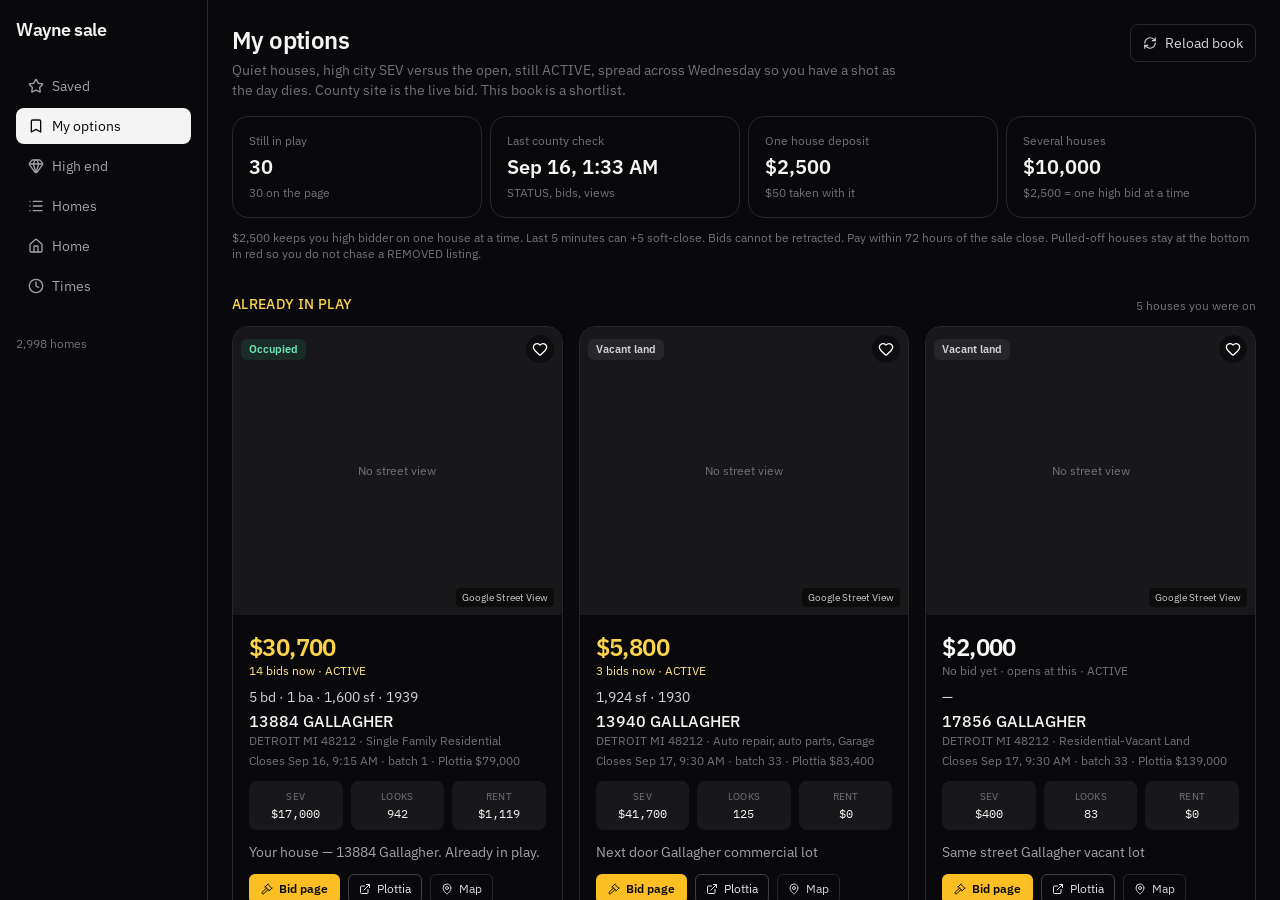
==== index.html @ d6b60abe "Label High end close chips with house counts." ====
<!doctype html>
<html lang="en">
  <head>
    <meta charset="UTF-8" />
    <meta name="viewport" content="width=device-width, initial-scale=1.0" />
    <meta name="robots" content="noindex,nofollow" />
    <title>Wayne tax sale desk</title>
    <link rel="preconnect" href="https://fonts.googleapis.com" />
    <link rel="preconnect" href="https://fonts.gstatic.com" crossorigin />
    <link href="https://fonts.googleapis.com/css2?family=IBM+Plex+Mono:wght@400;600&family=IBM+Plex+Sans:wght@400;500;600;700&display=swap" rel="stylesheet" />
    <script type="module" crossorigin src="./assets/index-CcYn-PpK.js"></script>
    <link rel="stylesheet" crossorigin href="./assets/index-D7thGefw.css">
  </head>
  <body class="bg-zinc-950 text-zinc-100">
    <div id="root"></div>
  </body>
</html>
---- assets/index-D7thGefw.css ----
*,:before,:after{--tw-border-spacing-x: 0;--tw-border-spacing-y: 0;--tw-translate-x: 0;--tw-translate-y: 0;--tw-rotate: 0;--tw-skew-x: 0;--tw-skew-y: 0;--tw-scale-x: 1;--tw-scale-y: 1;--tw-pan-x: ;--tw-pan-y: ;--tw-pinch-zoom: ;--tw-scroll-snap-strictness: proximity;--tw-gradient-from-position: ;--tw-gradient-via-position: ;--tw-gradient-to-position: ;--tw-ordinal: ;--tw-slashed-zero: ;--tw-numeric-figure: ;--tw-numeric-spacing: ;--tw-numeric-fraction: ;--tw-ring-inset: ;--tw-ring-offset-width: 0px;--tw-ring-offset-color: #fff;--tw-ring-color: rgb(59 130 246 / .5);--tw-ring-offset-shadow: 0 0 #0000;--tw-ring-shadow: 0 0 #0000;--tw-shadow: 0 0 #0000;--tw-shadow-colored: 0 0 #0000;--tw-blur: ;--tw-brightness: ;--tw-contrast: ;--tw-grayscale: ;--tw-hue-rotate: ;--tw-invert: ;--tw-saturate: ;--tw-sepia: ;--tw-drop-shadow: ;--tw-backdrop-blur: ;--tw-backdrop-brightness: ;--tw-backdrop-contrast: ;--tw-backdrop-grayscale: ;--tw-backdrop-hue-rotate: ;--tw-backdrop-invert: ;--tw-backdrop-opacity: ;--tw-backdrop-saturate: ;--tw-backdrop-sepia: ;--tw-contain-size: ;--tw-contain-layout: ;--tw-contain-paint: ;--tw-contain-style: }::backdrop{--tw-border-spacing-x: 0;--tw-border-spacing-y: 0;--tw-translate-x: 0;--tw-translate-y: 0;--tw-rotate: 0;--tw-skew-x: 0;--tw-skew-y: 0;--tw-scale-x: 1;--tw-scale-y: 1;--tw-pan-x: ;--tw-pan-y: ;--tw-pinch-zoom: ;--tw-scroll-snap-strictness: proximity;--tw-gradient-from-position: ;--tw-gradient-via-position: ;--tw-gradient-to-position: ;--tw-ordinal: ;--tw-slashed-zero: ;--tw-numeric-figure: ;--tw-numeric-spacing: ;--tw-numeric-fraction: ;--tw-ring-inset: ;--tw-ring-offset-width: 0px;--tw-ring-offset-color: #fff;--tw-ring-color: rgb(59 130 246 / .5);--tw-ring-offset-shadow: 0 0 #0000;--tw-ring-shadow: 0 0 #0000;--tw-shadow: 0 0 #0000;--tw-shadow-colored: 0 0 #0000;--tw-blur: ;--tw-brightness: ;--tw-contrast: ;--tw-grayscale: ;--tw-hue-rotate: ;--tw-invert: ;--tw-saturate: ;--tw-sepia: ;--tw-drop-shadow: ;--tw-backdrop-blur: ;--tw-backdrop-brightness: ;--tw-backdrop-contrast: ;--tw-backdrop-grayscale: ;--tw-backdrop-hue-rotate: ;--tw-backdrop-invert: ;--tw-backdrop-opacity: ;--tw-backdrop-saturate: ;--tw-backdrop-sepia: ;--tw-contain-size: ;--tw-contain-layout: ;--tw-contain-paint: ;--tw-contain-style: }*,:before,:after{box-sizing:border-box;border-width:0;border-style:solid;border-color:#e5e7eb}:before,:after{--tw-content: ""}html,:host{line-height:1.5;-webkit-text-size-adjust:100%;-moz-tab-size:4;-o-tab-size:4;tab-size:4;font-family:IBM Plex Sans,Segoe UI,sans-serif;font-feature-settings:normal;font-variation-settings:normal;-webkit-tap-highlight-color:transparent}body{margin:0;line-height:inherit}hr{height:0;color:inherit;border-top-width:1px}abbr:where([title]){-webkit-text-decoration:underline dotted;text-decoration:underline dotted}h1,h2,h3,h4,h5,h6{font-size:inherit;font-weight:inherit}a{color:inherit;text-decoration:inherit}b,strong{font-weight:bolder}code,kbd,samp,pre{font-family:IBM Plex Mono,ui-monospace,monospace;font-feature-settings:normal;font-variation-settings:normal;font-size:1em}small{font-size:80%}sub,sup{font-size:75%;line-height:0;position:relative;vertical-align:baseline}sub{bottom:-.25em}sup{top:-.5em}table{text-indent:0;border-color:inherit;border-collapse:collapse}button,input,optgroup,select,textarea{font-family:inherit;font-feature-settings:inherit;font-variation-settings:inherit;font-size:100%;font-weight:inherit;line-height:inherit;letter-spacing:inherit;color:inherit;margin:0;padding:0}button,select{text-transform:none}button,input:where([type=button]),input:where([type=reset]),input:where([type=submit]){-webkit-appearance:button;background-color:transparent;background-image:none}:-moz-focusring{outline:auto}:-moz-ui-invalid{box-shadow:none}progress{vertical-align:baseline}::-webkit-inner-spin-button,::-webkit-outer-spin-button{height:auto}[type=search]{-webkit-appearance:textfield;outline-offset:-2px}::-webkit-search-decoration{-webkit-appearance:none}::-webkit-file-upload-button{-webkit-appearance:button;font:inherit}summary{display:list-item}blockquote,dl,dd,h1,h2,h3,h4,h5,h6,hr,figure,p,pre{margin:0}fieldset{margin:0;padding:0}legend{padding:0}ol,ul,menu{list-style:none;margin:0;padding:0}dialog{padding:0}textarea{resize:vertical}input::-moz-placeholder,textarea::-moz-placeholder{opacity:1;color:#9ca3af}input::placeholder,textarea::placeholder{opacity:1;color:#9ca3af}button,[role=button]{cursor:pointer}:disabled{cursor:default}img,svg,video,canvas,audio,iframe,embed,object{display:block;vertical-align:middle}img,video{max-width:100%;height:auto}[hidden]:where(:not([hidden=until-found])){display:none}.visible{visibility:visible}.absolute{position:absolute}.relative{position:relative}.sticky{position:sticky}.bottom-2{bottom:.5rem}.left-2{left:.5rem}.right-2{right:.5rem}.top-0{top:0}.top-2{top:.5rem}.z-10{z-index:10}.-mx-4{margin-left:-1rem;margin-right:-1rem}.-mx-5{margin-left:-1.25rem;margin-right:-1.25rem}.mb-1{margin-bottom:.25rem}.mb-2{margin-bottom:.5rem}.mb-3{margin-bottom:.75rem}.mb-4{margin-bottom:1rem}.mb-6{margin-bottom:1.5rem}.ml-2{margin-left:.5rem}.ml-3{margin-left:.75rem}.mt-0\.5{margin-top:.125rem}.mt-1{margin-top:.25rem}.mt-10{margin-top:2.5rem}.mt-2{margin-top:.5rem}.mt-3{margin-top:.75rem}.mt-4{margin-top:1rem}.mt-5{margin-top:1.25rem}.mt-6{margin-top:1.5rem}.mt-8{margin-top:2rem}.block{display:block}.flex{display:flex}.inline-flex{display:inline-flex}.table{display:table}.grid{display:grid}.hidden{display:none}.aspect-\[16\/9\]{aspect-ratio:16/9}.h-2{height:.5rem}.h-64{height:16rem}.h-full{height:100%}.min-h-0{min-height:0px}.min-h-\[11rem\]{min-height:11rem}.w-10{width:2.5rem}.w-14{width:3.5rem}.w-32{width:8rem}.w-52{width:13rem}.w-\[400px\]{width:400px}.w-\[420px\]{width:420px}.w-full{width:100%}.min-w-0{min-width:0px}.max-w-2xl{max-width:42rem}.max-w-xl{max-width:36rem}.flex-1{flex:1 1 0%}.shrink-0{flex-shrink:0}@keyframes spin{to{transform:rotate(360deg)}}.animate-spin{animation:spin 1s linear infinite}.cursor-pointer{cursor:pointer}.resize-none{resize:none}.scroll-mt-16{scroll-margin-top:4rem}.grid-cols-2{grid-template-columns:repeat(2,minmax(0,1fr))}.grid-cols-3{grid-template-columns:repeat(3,minmax(0,1fr))}.grid-cols-\[100px_1fr\]{grid-template-columns:100px 1fr}.flex-col{flex-direction:column}.flex-wrap{flex-wrap:wrap}.items-start{align-items:flex-start}.items-end{align-items:flex-end}.items-center{align-items:center}.justify-center{justify-content:center}.justify-between{justify-content:space-between}.gap-1{gap:.25rem}.gap-1\.5{gap:.375rem}.gap-2{gap:.5rem}.gap-3{gap:.75rem}.gap-4{gap:1rem}.space-y-1>:not([hidden])~:not([hidden]){--tw-space-y-reverse: 0;margin-top:calc(.25rem * calc(1 - var(--tw-space-y-reverse)));margin-bottom:calc(.25rem * var(--tw-space-y-reverse))}.space-y-2>:not([hidden])~:not([hidden]){--tw-space-y-reverse: 0;margin-top:calc(.5rem * calc(1 - var(--tw-space-y-reverse)));margin-bottom:calc(.5rem * var(--tw-space-y-reverse))}.divide-y>:not([hidden])~:not([hidden]){--tw-divide-y-reverse: 0;border-top-width:calc(1px * calc(1 - var(--tw-divide-y-reverse)));border-bottom-width:calc(1px * var(--tw-divide-y-reverse))}.divide-zinc-800>:not([hidden])~:not([hidden]){--tw-divide-opacity: 1;border-color:rgb(39 39 42 / var(--tw-divide-opacity, 1))}.overflow-auto{overflow:auto}.overflow-hidden{overflow:hidden}.overflow-x-auto{overflow-x:auto}.truncate{overflow:hidden;text-overflow:ellipsis;white-space:nowrap}.whitespace-nowrap{white-space:nowrap}.rounded{border-radius:.25rem}.rounded-2xl{border-radius:1rem}.rounded-full{border-radius:9999px}.rounded-lg{border-radius:.5rem}.rounded-md{border-radius:.375rem}.rounded-xl{border-radius:.75rem}.border{border-width:1px}.border-y{border-top-width:1px;border-bottom-width:1px}.border-b{border-bottom-width:1px}.border-l{border-left-width:1px}.border-r{border-right-width:1px}.border-t{border-top-width:1px}.border-amber-400{--tw-border-opacity: 1;border-color:rgb(251 191 36 / var(--tw-border-opacity, 1))}.border-amber-400\/40{border-color:#fbbf2466}.border-rose-500\/40{border-color:#f43f5e66}.border-zinc-100{--tw-border-opacity: 1;border-color:rgb(244 244 245 / var(--tw-border-opacity, 1))}.border-zinc-700{--tw-border-opacity: 1;border-color:rgb(63 63 70 / var(--tw-border-opacity, 1))}.border-zinc-800{--tw-border-opacity: 1;border-color:rgb(39 39 42 / var(--tw-border-opacity, 1))}.border-zinc-900{--tw-border-opacity: 1;border-color:rgb(24 24 27 / var(--tw-border-opacity, 1))}.bg-amber-300\/10{background-color:#fcd34d1a}.bg-amber-400{--tw-bg-opacity: 1;background-color:rgb(251 191 36 / var(--tw-bg-opacity, 1))}.bg-amber-400\/10{background-color:#fbbf241a}.bg-black\/45{background-color:#00000073}.bg-black\/50{background-color:#00000080}.bg-emerald-400{--tw-bg-opacity: 1;background-color:rgb(52 211 153 / var(--tw-bg-opacity, 1))}.bg-emerald-400\/10{background-color:#34d3991a}.bg-rose-300\/10{background-color:#fda4af1a}.bg-rose-400\/10{background-color:#fb71851a}.bg-transparent{background-color:transparent}.bg-white{--tw-bg-opacity: 1;background-color:rgb(255 255 255 / var(--tw-bg-opacity, 1))}.bg-zinc-100{--tw-bg-opacity: 1;background-color:rgb(244 244 245 / var(--tw-bg-opacity, 1))}.bg-zinc-800{--tw-bg-opacity: 1;background-color:rgb(39 39 42 / var(--tw-bg-opacity, 1))}.bg-zinc-900{--tw-bg-opacity: 1;background-color:rgb(24 24 27 / var(--tw-bg-opacity, 1))}.bg-zinc-900\/60{background-color:#18181b99}.bg-zinc-950{--tw-bg-opacity: 1;background-color:rgb(9 9 11 / var(--tw-bg-opacity, 1))}.bg-zinc-950\/70{background-color:#09090bb3}.bg-zinc-950\/95{background-color:#09090bf2}.object-cover{-o-object-fit:cover;object-fit:cover}.p-1\.5{padding:.375rem}.p-2{padding:.5rem}.p-3{padding:.75rem}.p-4{padding:1rem}.p-5{padding:1.25rem}.p-6{padding:1.5rem}.px-1\.5{padding-left:.375rem;padding-right:.375rem}.px-2{padding-left:.5rem;padding-right:.5rem}.px-2\.5{padding-left:.625rem;padding-right:.625rem}.px-3{padding-left:.75rem;padding-right:.75rem}.px-4{padding-left:1rem;padding-right:1rem}.py-0\.5{padding-top:.125rem;padding-bottom:.125rem}.py-1{padding-top:.25rem;padding-bottom:.25rem}.py-1\.5{padding-top:.375rem;padding-bottom:.375rem}.py-2{padding-top:.5rem;padding-bottom:.5rem}.py-2\.5{padding-top:.625rem;padding-bottom:.625rem}.py-3{padding-top:.75rem;padding-bottom:.75rem}.pb-1{padding-bottom:.25rem}.text-left{text-align:left}.text-center{text-align:center}.text-right{text-align:right}.font-mono{font-family:IBM Plex Mono,ui-monospace,monospace}.text-2xl{font-size:1.5rem;line-height:2rem}.text-\[10px\]{font-size:10px}.text-\[11px\]{font-size:11px}.text-base{font-size:1rem;line-height:1.5rem}.text-lg{font-size:1.125rem;line-height:1.75rem}.text-sm{font-size:.875rem;line-height:1.25rem}.text-xl{font-size:1.25rem;line-height:1.75rem}.text-xs{font-size:.75rem;line-height:1rem}.font-medium{font-weight:500}.font-normal{font-weight:400}.font-semibold{font-weight:600}.uppercase{text-transform:uppercase}.tracking-tight{letter-spacing:-.025em}.tracking-wide{letter-spacing:.025em}.text-amber-200{--tw-text-opacity: 1;color:rgb(253 230 138 / var(--tw-text-opacity, 1))}.text-amber-300{--tw-text-opacity: 1;color:rgb(252 211 77 / var(--tw-text-opacity, 1))}.text-emerald-300{--tw-text-opacity: 1;color:rgb(110 231 183 / var(--tw-text-opacity, 1))}.text-emerald-400{--tw-text-opacity: 1;color:rgb(52 211 153 / var(--tw-text-opacity, 1))}.text-rose-300{--tw-text-opacity: 1;color:rgb(253 164 175 / var(--tw-text-opacity, 1))}.text-rose-500{--tw-text-opacity: 1;color:rgb(244 63 94 / var(--tw-text-opacity, 1))}.text-white{--tw-text-opacity: 1;color:rgb(255 255 255 / var(--tw-text-opacity, 1))}.text-white\/80{color:#fffc}.text-zinc-100{--tw-text-opacity: 1;color:rgb(244 244 245 / var(--tw-text-opacity, 1))}.text-zinc-200{--tw-text-opacity: 1;color:rgb(228 228 231 / var(--tw-text-opacity, 1))}.text-zinc-300{--tw-text-opacity: 1;color:rgb(212 212 216 / var(--tw-text-opacity, 1))}.text-zinc-400{--tw-text-opacity: 1;color:rgb(161 161 170 / var(--tw-text-opacity, 1))}.text-zinc-50{--tw-text-opacity: 1;color:rgb(250 250 250 / var(--tw-text-opacity, 1))}.text-zinc-500{--tw-text-opacity: 1;color:rgb(113 113 122 / var(--tw-text-opacity, 1))}.text-zinc-950{--tw-text-opacity: 1;color:rgb(9 9 11 / var(--tw-text-opacity, 1))}.shadow-sm{--tw-shadow: 0 1px 2px 0 rgb(0 0 0 / .05);--tw-shadow-colored: 0 1px 2px 0 var(--tw-shadow-color);box-shadow:var(--tw-ring-offset-shadow, 0 0 #0000),var(--tw-ring-shadow, 0 0 #0000),var(--tw-shadow)}.outline-none{outline:2px solid transparent;outline-offset:2px}.filter{filter:var(--tw-blur) var(--tw-brightness) var(--tw-contrast) var(--tw-grayscale) var(--tw-hue-rotate) var(--tw-invert) var(--tw-saturate) var(--tw-sepia) var(--tw-drop-shadow)}html,body,#root{height:100%}body{margin:0}::-webkit-scrollbar{width:10px;height:10px}::-webkit-scrollbar-thumb{background:#3f3f46;border-radius:99px}.hover\:border-zinc-500:hover{--tw-border-opacity: 1;border-color:rgb(113 113 122 / var(--tw-border-opacity, 1))}.hover\:border-zinc-600:hover{--tw-border-opacity: 1;border-color:rgb(82 82 91 / var(--tw-border-opacity, 1))}.hover\:bg-black\/70:hover{background-color:#000000b3}.hover\:bg-zinc-800:hover{--tw-bg-opacity: 1;background-color:rgb(39 39 42 / var(--tw-bg-opacity, 1))}.hover\:bg-zinc-900:hover{--tw-bg-opacity: 1;background-color:rgb(24 24 27 / var(--tw-bg-opacity, 1))}.hover\:bg-zinc-900\/70:hover{background-color:#18181bb3}.hover\:text-amber-200:hover{--tw-text-opacity: 1;color:rgb(253 230 138 / var(--tw-text-opacity, 1))}.hover\:text-zinc-100:hover{--tw-text-opacity: 1;color:rgb(244 244 245 / var(--tw-text-opacity, 1))}.hover\:text-zinc-300:hover{--tw-text-opacity: 1;color:rgb(212 212 216 / var(--tw-text-opacity, 1))}@media(min-width:640px){.sm\:h-72{height:18rem}.sm\:grid-cols-2{grid-template-columns:repeat(2,minmax(0,1fr))}.sm\:grid-cols-4{grid-template-columns:repeat(4,minmax(0,1fr))}}@media(min-width:768px){.md\:-mx-6{margin-left:-1.5rem;margin-right:-1.5rem}.md\:block{display:block}.md\:hidden{display:none}.md\:flex-row{flex-direction:row}.md\:p-6{padding:1.5rem}.md\:px-6{padding-left:1.5rem;padding-right:1.5rem}}@media(min-width:1024px){.lg\:grid-cols-2{grid-template-columns:repeat(2,minmax(0,1fr))}.lg\:grid-cols-4{grid-template-columns:repeat(4,minmax(0,1fr))}.lg\:grid-cols-6{grid-template-columns:repeat(6,minmax(0,1fr))}}@media(min-width:1280px){.xl\:block{display:block}.xl\:grid-cols-3{grid-template-columns:repeat(3,minmax(0,1fr))}}
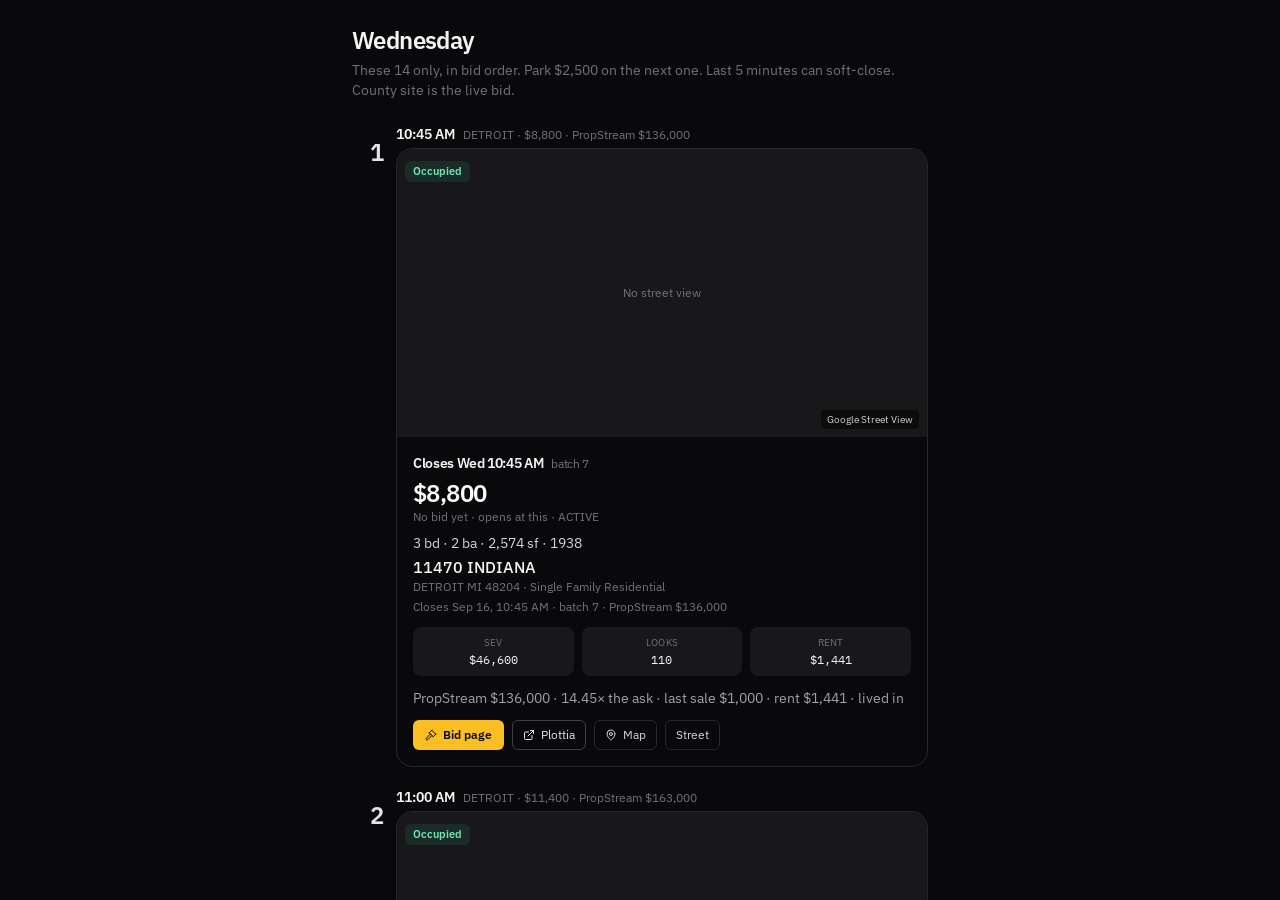
==== commit d27789dc: "Show only the Wednesday bid-order list on its own page." ====
--- a/index.html
+++ b/index.html
@@ -8,8 +8,8 @@
     <link rel="preconnect" href="https://fonts.googleapis.com" />
     <link rel="preconnect" href="https://fonts.gstatic.com" crossorigin />
     <link href="https://fonts.googleapis.com/css2?family=IBM+Plex+Mono:wght@400;600&family=IBM+Plex+Sans:wght@400;500;600;700&display=swap" rel="stylesheet" />
-    <script type="module" crossorigin src="./assets/index-CcYn-PpK.js"></script>
-    <link rel="stylesheet" crossorigin href="./assets/index-D7thGefw.css">
+    <script type="module" crossorigin src="./assets/index-DjU-wBy2.js"></script>
+    <link rel="stylesheet" crossorigin href="./assets/index-ZkYrGAar.css">
   </head>
   <body class="bg-zinc-950 text-zinc-100">
     <div id="root"></div>
--- a/assets/index-ZkYrGAar.css
+++ b/assets/index-ZkYrGAar.css
@@ -0,0 +1 @@
+*,:before,:after{--tw-border-spacing-x: 0;--tw-border-spacing-y: 0;--tw-translate-x: 0;--tw-translate-y: 0;--tw-rotate: 0;--tw-skew-x: 0;--tw-skew-y: 0;--tw-scale-x: 1;--tw-scale-y: 1;--tw-pan-x: ;--tw-pan-y: ;--tw-pinch-zoom: ;--tw-scroll-snap-strictness: proximity;--tw-gradient-from-position: ;--tw-gradient-via-position: ;--tw-gradient-to-position: ;--tw-ordinal: ;--tw-slashed-zero: ;--tw-numeric-figure: ;--tw-numeric-spacing: ;--tw-numeric-fraction: ;--tw-ring-inset: ;--tw-ring-offset-width: 0px;--tw-ring-offset-color: #fff;--tw-ring-color: rgb(59 130 246 / .5);--tw-ring-offset-shadow: 0 0 #0000;--tw-ring-shadow: 0 0 #0000;--tw-shadow: 0 0 #0000;--tw-shadow-colored: 0 0 #0000;--tw-blur: ;--tw-brightness: ;--tw-contrast: ;--tw-grayscale: ;--tw-hue-rotate: ;--tw-invert: ;--tw-saturate: ;--tw-sepia: ;--tw-drop-shadow: ;--tw-backdrop-blur: ;--tw-backdrop-brightness: ;--tw-backdrop-contrast: ;--tw-backdrop-grayscale: ;--tw-backdrop-hue-rotate: ;--tw-backdrop-invert: ;--tw-backdrop-opacity: ;--tw-backdrop-saturate: ;--tw-backdrop-sepia: ;--tw-contain-size: ;--tw-contain-layout: ;--tw-contain-paint: ;--tw-contain-style: }::backdrop{--tw-border-spacing-x: 0;--tw-border-spacing-y: 0;--tw-translate-x: 0;--tw-translate-y: 0;--tw-rotate: 0;--tw-skew-x: 0;--tw-skew-y: 0;--tw-scale-x: 1;--tw-scale-y: 1;--tw-pan-x: ;--tw-pan-y: ;--tw-pinch-zoom: ;--tw-scroll-snap-strictness: proximity;--tw-gradient-from-position: ;--tw-gradient-via-position: ;--tw-gradient-to-position: ;--tw-ordinal: ;--tw-slashed-zero: ;--tw-numeric-figure: ;--tw-numeric-spacing: ;--tw-numeric-fraction: ;--tw-ring-inset: ;--tw-ring-offset-width: 0px;--tw-ring-offset-color: #fff;--tw-ring-color: rgb(59 130 246 / .5);--tw-ring-offset-shadow: 0 0 #0000;--tw-ring-shadow: 0 0 #0000;--tw-shadow: 0 0 #0000;--tw-shadow-colored: 0 0 #0000;--tw-blur: ;--tw-brightness: ;--tw-contrast: ;--tw-grayscale: ;--tw-hue-rotate: ;--tw-invert: ;--tw-saturate: ;--tw-sepia: ;--tw-drop-shadow: ;--tw-backdrop-blur: ;--tw-backdrop-brightness: ;--tw-backdrop-contrast: ;--tw-backdrop-grayscale: ;--tw-backdrop-hue-rotate: ;--tw-backdrop-invert: ;--tw-backdrop-opacity: ;--tw-backdrop-saturate: ;--tw-backdrop-sepia: ;--tw-contain-size: ;--tw-contain-layout: ;--tw-contain-paint: ;--tw-contain-style: }*,:before,:after{box-sizing:border-box;border-width:0;border-style:solid;border-color:#e5e7eb}:before,:after{--tw-content: ""}html,:host{line-height:1.5;-webkit-text-size-adjust:100%;-moz-tab-size:4;-o-tab-size:4;tab-size:4;font-family:IBM Plex Sans,Segoe UI,sans-serif;font-feature-settings:normal;font-variation-settings:normal;-webkit-tap-highlight-color:transparent}body{margin:0;line-height:inherit}hr{height:0;color:inherit;border-top-width:1px}abbr:where([title]){-webkit-text-decoration:underline dotted;text-decoration:underline dotted}h1,h2,h3,h4,h5,h6{font-size:inherit;font-weight:inherit}a{color:inherit;text-decoration:inherit}b,strong{font-weight:bolder}code,kbd,samp,pre{font-family:IBM Plex Mono,ui-monospace,monospace;font-feature-settings:normal;font-variation-settings:normal;font-size:1em}small{font-size:80%}sub,sup{font-size:75%;line-height:0;position:relative;vertical-align:baseline}sub{bottom:-.25em}sup{top:-.5em}table{text-indent:0;border-color:inherit;border-collapse:collapse}button,input,optgroup,select,textarea{font-family:inherit;font-feature-settings:inherit;font-variation-settings:inherit;font-size:100%;font-weight:inherit;line-height:inherit;letter-spacing:inherit;color:inherit;margin:0;padding:0}button,select{text-transform:none}button,input:where([type=button]),input:where([type=reset]),input:where([type=submit]){-webkit-appearance:button;background-color:transparent;background-image:none}:-moz-focusring{outline:auto}:-moz-ui-invalid{box-shadow:none}progress{vertical-align:baseline}::-webkit-inner-spin-button,::-webkit-outer-spin-button{height:auto}[type=search]{-webkit-appearance:textfield;outline-offset:-2px}::-webkit-search-decoration{-webkit-appearance:none}::-webkit-file-upload-button{-webkit-appearance:button;font:inherit}summary{display:list-item}blockquote,dl,dd,h1,h2,h3,h4,h5,h6,hr,figure,p,pre{margin:0}fieldset{margin:0;padding:0}legend{padding:0}ol,ul,menu{list-style:none;margin:0;padding:0}dialog{padding:0}textarea{resize:vertical}input::-moz-placeholder,textarea::-moz-placeholder{opacity:1;color:#9ca3af}input::placeholder,textarea::placeholder{opacity:1;color:#9ca3af}button,[role=button]{cursor:pointer}:disabled{cursor:default}img,svg,video,canvas,audio,iframe,embed,object{display:block;vertical-align:middle}img,video{max-width:100%;height:auto}[hidden]:where(:not([hidden=until-found])){display:none}.visible{visibility:visible}.absolute{position:absolute}.relative{position:relative}.sticky{position:sticky}.bottom-2{bottom:.5rem}.left-2{left:.5rem}.right-2{right:.5rem}.top-0{top:0}.top-2{top:.5rem}.z-10{z-index:10}.-mx-4{margin-left:-1rem;margin-right:-1rem}.-mx-5{margin-left:-1.25rem;margin-right:-1.25rem}.mx-auto{margin-left:auto;margin-right:auto}.mb-1{margin-bottom:.25rem}.mb-2{margin-bottom:.5rem}.mb-3{margin-bottom:.75rem}.mb-4{margin-bottom:1rem}.ml-2{margin-left:.5rem}.ml-3{margin-left:.75rem}.mt-0\.5{margin-top:.125rem}.mt-1{margin-top:.25rem}.mt-10{margin-top:2.5rem}.mt-2{margin-top:.5rem}.mt-3{margin-top:.75rem}.mt-4{margin-top:1rem}.mt-5{margin-top:1.25rem}.mt-6{margin-top:1.5rem}.mt-8{margin-top:2rem}.block{display:block}.flex{display:flex}.inline-flex{display:inline-flex}.table{display:table}.grid{display:grid}.hidden{display:none}.aspect-\[16\/9\]{aspect-ratio:16/9}.h-2{height:.5rem}.h-64{height:16rem}.h-full{height:100%}.min-h-0{min-height:0px}.min-h-\[11rem\]{min-height:11rem}.w-10{width:2.5rem}.w-14{width:3.5rem}.w-32{width:8rem}.w-8{width:2rem}.w-\[400px\]{width:400px}.w-\[420px\]{width:420px}.w-full{width:100%}.min-w-0{min-width:0px}.max-w-2xl{max-width:42rem}.max-w-xl{max-width:36rem}.flex-1{flex:1 1 0%}.shrink-0{flex-shrink:0}@keyframes spin{to{transform:rotate(360deg)}}.animate-spin{animation:spin 1s linear infinite}.cursor-pointer{cursor:pointer}.resize-none{resize:none}.scroll-mt-16{scroll-margin-top:4rem}.grid-cols-2{grid-template-columns:repeat(2,minmax(0,1fr))}.grid-cols-3{grid-template-columns:repeat(3,minmax(0,1fr))}.grid-cols-\[100px_1fr\]{grid-template-columns:100px 1fr}.flex-col{flex-direction:column}.flex-wrap{flex-wrap:wrap}.items-start{align-items:flex-start}.items-end{align-items:flex-end}.items-center{align-items:center}.justify-center{justify-content:center}.justify-between{justify-content:space-between}.gap-1{gap:.25rem}.gap-1\.5{gap:.375rem}.gap-2{gap:.5rem}.gap-3{gap:.75rem}.gap-4{gap:1rem}.space-y-2>:not([hidden])~:not([hidden]){--tw-space-y-reverse: 0;margin-top:calc(.5rem * calc(1 - var(--tw-space-y-reverse)));margin-bottom:calc(.5rem * var(--tw-space-y-reverse))}.space-y-5>:not([hidden])~:not([hidden]){--tw-space-y-reverse: 0;margin-top:calc(1.25rem * calc(1 - var(--tw-space-y-reverse)));margin-bottom:calc(1.25rem * var(--tw-space-y-reverse))}.divide-y>:not([hidden])~:not([hidden]){--tw-divide-y-reverse: 0;border-top-width:calc(1px * calc(1 - var(--tw-divide-y-reverse)));border-bottom-width:calc(1px * var(--tw-divide-y-reverse))}.divide-zinc-800>:not([hidden])~:not([hidden]){--tw-divide-opacity: 1;border-color:rgb(39 39 42 / var(--tw-divide-opacity, 1))}.overflow-auto{overflow:auto}.overflow-hidden{overflow:hidden}.overflow-x-auto{overflow-x:auto}.truncate{overflow:hidden;text-overflow:ellipsis;white-space:nowrap}.whitespace-nowrap{white-space:nowrap}.rounded{border-radius:.25rem}.rounded-2xl{border-radius:1rem}.rounded-full{border-radius:9999px}.rounded-lg{border-radius:.5rem}.rounded-md{border-radius:.375rem}.rounded-xl{border-radius:.75rem}.border{border-width:1px}.border-y{border-top-width:1px;border-bottom-width:1px}.border-b{border-bottom-width:1px}.border-l{border-left-width:1px}.border-t{border-top-width:1px}.border-amber-400{--tw-border-opacity: 1;border-color:rgb(251 191 36 / var(--tw-border-opacity, 1))}.border-amber-400\/40{border-color:#fbbf2466}.border-rose-500\/40{border-color:#f43f5e66}.border-zinc-100{--tw-border-opacity: 1;border-color:rgb(244 244 245 / var(--tw-border-opacity, 1))}.border-zinc-700{--tw-border-opacity: 1;border-color:rgb(63 63 70 / var(--tw-border-opacity, 1))}.border-zinc-800{--tw-border-opacity: 1;border-color:rgb(39 39 42 / var(--tw-border-opacity, 1))}.border-zinc-900{--tw-border-opacity: 1;border-color:rgb(24 24 27 / var(--tw-border-opacity, 1))}.bg-amber-300\/10{background-color:#fcd34d1a}.bg-amber-400{--tw-bg-opacity: 1;background-color:rgb(251 191 36 / var(--tw-bg-opacity, 1))}.bg-amber-400\/10{background-color:#fbbf241a}.bg-black\/45{background-color:#00000073}.bg-black\/50{background-color:#00000080}.bg-emerald-400{--tw-bg-opacity: 1;background-color:rgb(52 211 153 / var(--tw-bg-opacity, 1))}.bg-emerald-400\/10{background-color:#34d3991a}.bg-rose-300\/10{background-color:#fda4af1a}.bg-rose-400\/10{background-color:#fb71851a}.bg-transparent{background-color:transparent}.bg-white{--tw-bg-opacity: 1;background-color:rgb(255 255 255 / var(--tw-bg-opacity, 1))}.bg-zinc-100{--tw-bg-opacity: 1;background-color:rgb(244 244 245 / var(--tw-bg-opacity, 1))}.bg-zinc-800{--tw-bg-opacity: 1;background-color:rgb(39 39 42 / var(--tw-bg-opacity, 1))}.bg-zinc-900{--tw-bg-opacity: 1;background-color:rgb(24 24 27 / var(--tw-bg-opacity, 1))}.bg-zinc-900\/60{background-color:#18181b99}.bg-zinc-950{--tw-bg-opacity: 1;background-color:rgb(9 9 11 / var(--tw-bg-opacity, 1))}.bg-zinc-950\/70{background-color:#09090bb3}.bg-zinc-950\/95{background-color:#09090bf2}.object-cover{-o-object-fit:cover;object-fit:cover}.p-1\.5{padding:.375rem}.p-3{padding:.75rem}.p-4{padding:1rem}.p-5{padding:1.25rem}.p-6{padding:1.5rem}.px-1\.5{padding-left:.375rem;padding-right:.375rem}.px-2{padding-left:.5rem;padding-right:.5rem}.px-2\.5{padding-left:.625rem;padding-right:.625rem}.px-3{padding-left:.75rem;padding-right:.75rem}.px-4{padding-left:1rem;padding-right:1rem}.py-0\.5{padding-top:.125rem;padding-bottom:.125rem}.py-1{padding-top:.25rem;padding-bottom:.25rem}.py-1\.5{padding-top:.375rem;padding-bottom:.375rem}.py-2{padding-top:.5rem;padding-bottom:.5rem}.py-2\.5{padding-top:.625rem;padding-bottom:.625rem}.py-3{padding-top:.75rem;padding-bottom:.75rem}.pb-1{padding-bottom:.25rem}.pt-3{padding-top:.75rem}.text-left{text-align:left}.text-center{text-align:center}.text-right{text-align:right}.font-mono{font-family:IBM Plex Mono,ui-monospace,monospace}.text-2xl{font-size:1.5rem;line-height:2rem}.text-\[10px\]{font-size:10px}.text-\[11px\]{font-size:11px}.text-base{font-size:1rem;line-height:1.5rem}.text-sm{font-size:.875rem;line-height:1.25rem}.text-xl{font-size:1.25rem;line-height:1.75rem}.text-xs{font-size:.75rem;line-height:1rem}.font-medium{font-weight:500}.font-normal{font-weight:400}.font-semibold{font-weight:600}.uppercase{text-transform:uppercase}.tabular-nums{--tw-numeric-spacing: tabular-nums;font-variant-numeric:var(--tw-ordinal) var(--tw-slashed-zero) var(--tw-numeric-figure) var(--tw-numeric-spacing) var(--tw-numeric-fraction)}.tracking-tight{letter-spacing:-.025em}.tracking-wide{letter-spacing:.025em}.text-amber-200{--tw-text-opacity: 1;color:rgb(253 230 138 / var(--tw-text-opacity, 1))}.text-amber-300{--tw-text-opacity: 1;color:rgb(252 211 77 / var(--tw-text-opacity, 1))}.text-emerald-300{--tw-text-opacity: 1;color:rgb(110 231 183 / var(--tw-text-opacity, 1))}.text-emerald-400{--tw-text-opacity: 1;color:rgb(52 211 153 / var(--tw-text-opacity, 1))}.text-rose-300{--tw-text-opacity: 1;color:rgb(253 164 175 / var(--tw-text-opacity, 1))}.text-rose-500{--tw-text-opacity: 1;color:rgb(244 63 94 / var(--tw-text-opacity, 1))}.text-white{--tw-text-opacity: 1;color:rgb(255 255 255 / var(--tw-text-opacity, 1))}.text-white\/80{color:#fffc}.text-zinc-100{--tw-text-opacity: 1;color:rgb(244 244 245 / var(--tw-text-opacity, 1))}.text-zinc-200{--tw-text-opacity: 1;color:rgb(228 228 231 / var(--tw-text-opacity, 1))}.text-zinc-300{--tw-text-opacity: 1;color:rgb(212 212 216 / var(--tw-text-opacity, 1))}.text-zinc-400{--tw-text-opacity: 1;color:rgb(161 161 170 / var(--tw-text-opacity, 1))}.text-zinc-50{--tw-text-opacity: 1;color:rgb(250 250 250 / var(--tw-text-opacity, 1))}.text-zinc-500{--tw-text-opacity: 1;color:rgb(113 113 122 / var(--tw-text-opacity, 1))}.text-zinc-950{--tw-text-opacity: 1;color:rgb(9 9 11 / var(--tw-text-opacity, 1))}.shadow-sm{--tw-shadow: 0 1px 2px 0 rgb(0 0 0 / .05);--tw-shadow-colored: 0 1px 2px 0 var(--tw-shadow-color);box-shadow:var(--tw-ring-offset-shadow, 0 0 #0000),var(--tw-ring-shadow, 0 0 #0000),var(--tw-shadow)}.outline-none{outline:2px solid transparent;outline-offset:2px}.filter{filter:var(--tw-blur) var(--tw-brightness) var(--tw-contrast) var(--tw-grayscale) var(--tw-hue-rotate) var(--tw-invert) var(--tw-saturate) var(--tw-sepia) var(--tw-drop-shadow)}html,body,#root{height:100%}body{margin:0}::-webkit-scrollbar{width:10px;height:10px}::-webkit-scrollbar-thumb{background:#3f3f46;border-radius:99px}.hover\:border-zinc-500:hover{--tw-border-opacity: 1;border-color:rgb(113 113 122 / var(--tw-border-opacity, 1))}.hover\:border-zinc-600:hover{--tw-border-opacity: 1;border-color:rgb(82 82 91 / var(--tw-border-opacity, 1))}.hover\:bg-black\/70:hover{background-color:#000000b3}.hover\:bg-zinc-800:hover{--tw-bg-opacity: 1;background-color:rgb(39 39 42 / var(--tw-bg-opacity, 1))}.hover\:bg-zinc-900:hover{--tw-bg-opacity: 1;background-color:rgb(24 24 27 / var(--tw-bg-opacity, 1))}.hover\:bg-zinc-900\/70:hover{background-color:#18181bb3}.hover\:text-amber-200:hover{--tw-text-opacity: 1;color:rgb(253 230 138 / var(--tw-text-opacity, 1))}.hover\:text-zinc-100:hover{--tw-text-opacity: 1;color:rgb(244 244 245 / var(--tw-text-opacity, 1))}.hover\:text-zinc-300:hover{--tw-text-opacity: 1;color:rgb(212 212 216 / var(--tw-text-opacity, 1))}@media(min-width:640px){.sm\:h-72{height:18rem}.sm\:grid-cols-2{grid-template-columns:repeat(2,minmax(0,1fr))}.sm\:grid-cols-4{grid-template-columns:repeat(4,minmax(0,1fr))}}@media(min-width:768px){.md\:-mx-6{margin-left:-1.5rem;margin-right:-1.5rem}.md\:p-6{padding:1.5rem}.md\:px-6{padding-left:1.5rem;padding-right:1.5rem}}@media(min-width:1024px){.lg\:grid-cols-2{grid-template-columns:repeat(2,minmax(0,1fr))}.lg\:grid-cols-4{grid-template-columns:repeat(4,minmax(0,1fr))}.lg\:grid-cols-6{grid-template-columns:repeat(6,minmax(0,1fr))}}@media(min-width:1280px){.xl\:block{display:block}.xl\:grid-cols-3{grid-template-columns:repeat(3,minmax(0,1fr))}}
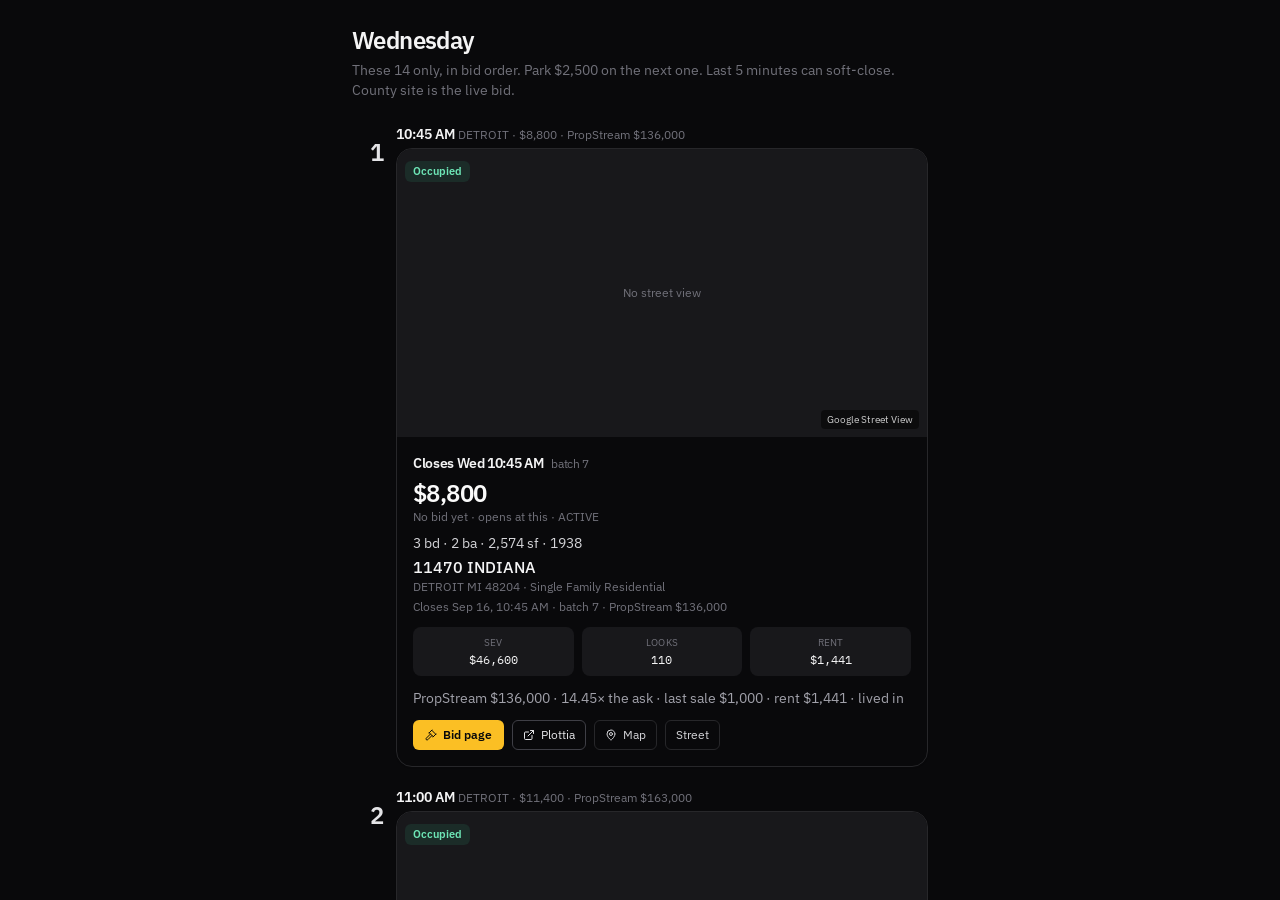
==== commit cfe3dff6: "Space Wednesday close time from the city." ====
--- a/index.html
+++ b/index.html
@@ -8,7 +8,7 @@
     <link rel="preconnect" href="https://fonts.googleapis.com" />
     <link rel="preconnect" href="https://fonts.gstatic.com" crossorigin />
     <link href="https://fonts.googleapis.com/css2?family=IBM+Plex+Mono:wght@400;600&family=IBM+Plex+Sans:wght@400;500;600;700&display=swap" rel="stylesheet" />
-    <script type="module" crossorigin src="./assets/index-DjU-wBy2.js"></script>
+    <script type="module" crossorigin src="./assets/index-DZreyQVN.js"></script>
     <link rel="stylesheet" crossorigin href="./assets/index-ZkYrGAar.css">
   </head>
   <body class="bg-zinc-950 text-zinc-100">
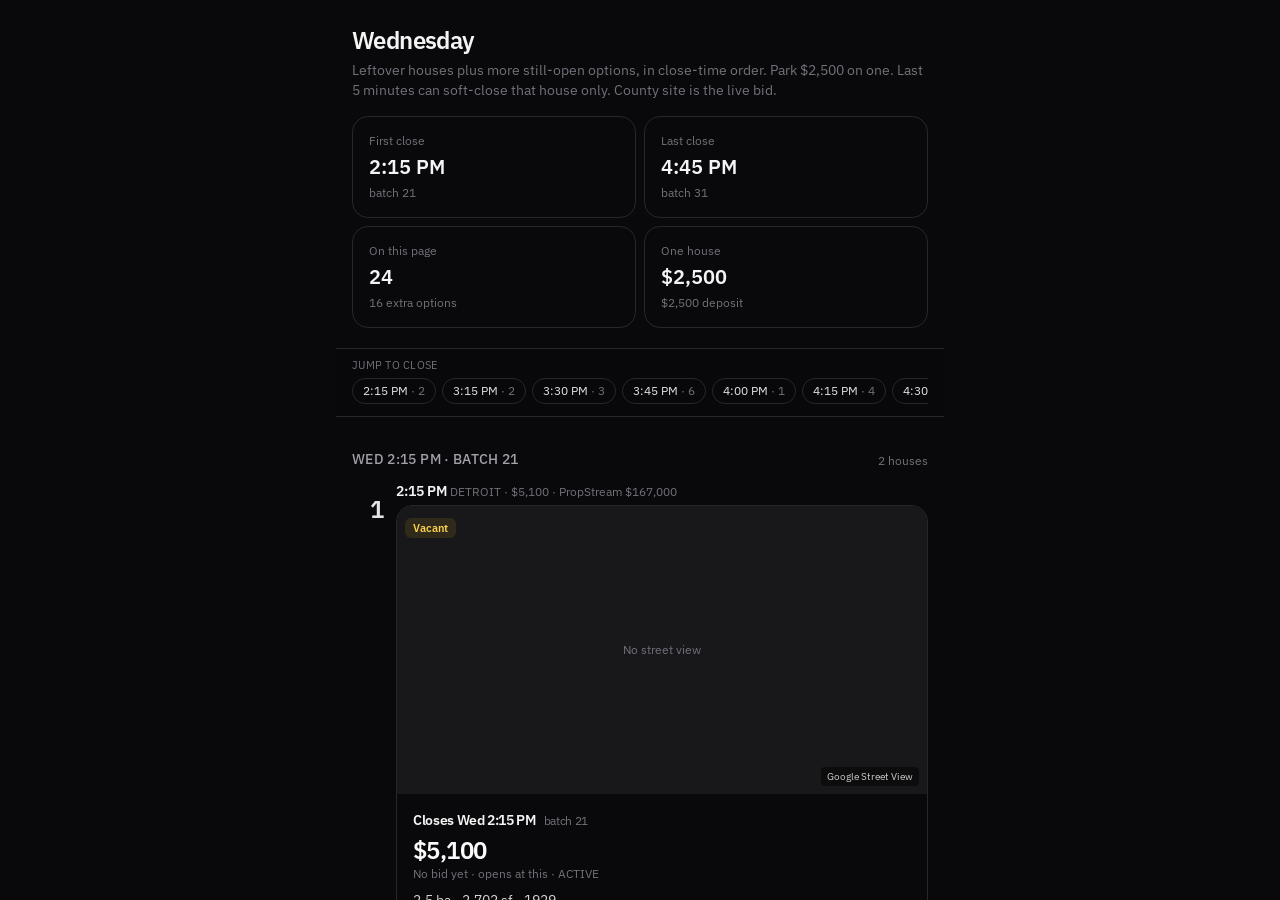
==== commit ae49dc86: "Add leftover houses, extra options, and close-time groups to Wednesday." ====
--- a/index.html
+++ b/index.html
@@ -8,7 +8,7 @@
     <link rel="preconnect" href="https://fonts.googleapis.com" />
     <link rel="preconnect" href="https://fonts.gstatic.com" crossorigin />
     <link href="https://fonts.googleapis.com/css2?family=IBM+Plex+Mono:wght@400;600&family=IBM+Plex+Sans:wght@400;500;600;700&display=swap" rel="stylesheet" />
-    <script type="module" crossorigin src="./assets/index-DZreyQVN.js"></script>
+    <script type="module" crossorigin src="./assets/index-Bk7dEYhE.js"></script>
     <link rel="stylesheet" crossorigin href="./assets/index-ZkYrGAar.css">
   </head>
   <body class="bg-zinc-950 text-zinc-100">
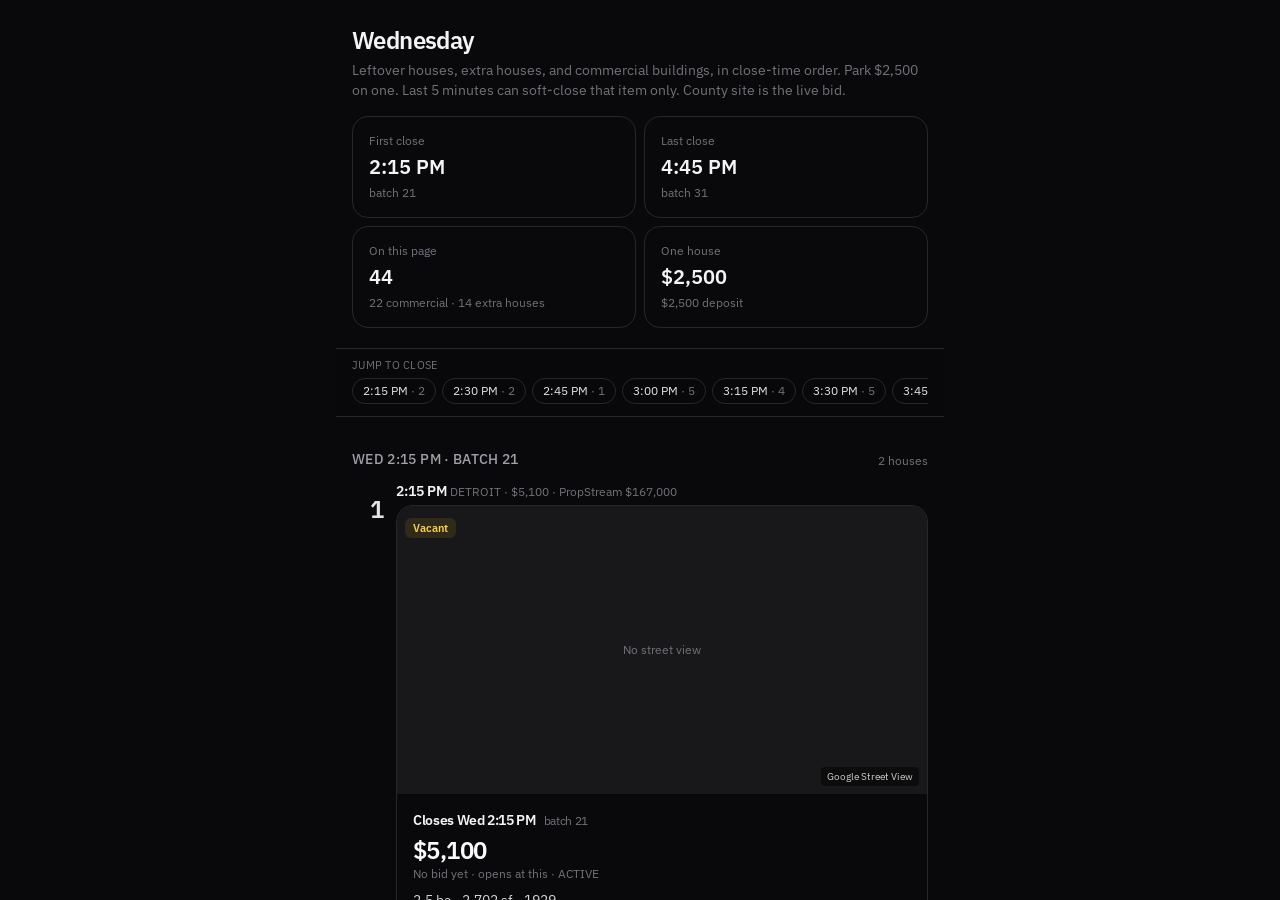
==== commit cad5c69c: "Add live-checked commercial options to the Wednesday close-time list." ====
--- a/index.html
+++ b/index.html
@@ -8,8 +8,8 @@
     <link rel="preconnect" href="https://fonts.googleapis.com" />
     <link rel="preconnect" href="https://fonts.gstatic.com" crossorigin />
     <link href="https://fonts.googleapis.com/css2?family=IBM+Plex+Mono:wght@400;600&family=IBM+Plex+Sans:wght@400;500;600;700&display=swap" rel="stylesheet" />
-    <script type="module" crossorigin src="./assets/index-Bk7dEYhE.js"></script>
-    <link rel="stylesheet" crossorigin href="./assets/index-ZkYrGAar.css">
+    <script type="module" crossorigin src="./assets/index-B1rUfGyR.js"></script>
+    <link rel="stylesheet" crossorigin href="./assets/index-CD59wZtX.css">
   </head>
   <body class="bg-zinc-950 text-zinc-100">
     <div id="root"></div>
--- a/assets/index-CD59wZtX.css
+++ b/assets/index-CD59wZtX.css
@@ -0,0 +1 @@
+*,:before,:after{--tw-border-spacing-x: 0;--tw-border-spacing-y: 0;--tw-translate-x: 0;--tw-translate-y: 0;--tw-rotate: 0;--tw-skew-x: 0;--tw-skew-y: 0;--tw-scale-x: 1;--tw-scale-y: 1;--tw-pan-x: ;--tw-pan-y: ;--tw-pinch-zoom: ;--tw-scroll-snap-strictness: proximity;--tw-gradient-from-position: ;--tw-gradient-via-position: ;--tw-gradient-to-position: ;--tw-ordinal: ;--tw-slashed-zero: ;--tw-numeric-figure: ;--tw-numeric-spacing: ;--tw-numeric-fraction: ;--tw-ring-inset: ;--tw-ring-offset-width: 0px;--tw-ring-offset-color: #fff;--tw-ring-color: rgb(59 130 246 / .5);--tw-ring-offset-shadow: 0 0 #0000;--tw-ring-shadow: 0 0 #0000;--tw-shadow: 0 0 #0000;--tw-shadow-colored: 0 0 #0000;--tw-blur: ;--tw-brightness: ;--tw-contrast: ;--tw-grayscale: ;--tw-hue-rotate: ;--tw-invert: ;--tw-saturate: ;--tw-sepia: ;--tw-drop-shadow: ;--tw-backdrop-blur: ;--tw-backdrop-brightness: ;--tw-backdrop-contrast: ;--tw-backdrop-grayscale: ;--tw-backdrop-hue-rotate: ;--tw-backdrop-invert: ;--tw-backdrop-opacity: ;--tw-backdrop-saturate: ;--tw-backdrop-sepia: ;--tw-contain-size: ;--tw-contain-layout: ;--tw-contain-paint: ;--tw-contain-style: }::backdrop{--tw-border-spacing-x: 0;--tw-border-spacing-y: 0;--tw-translate-x: 0;--tw-translate-y: 0;--tw-rotate: 0;--tw-skew-x: 0;--tw-skew-y: 0;--tw-scale-x: 1;--tw-scale-y: 1;--tw-pan-x: ;--tw-pan-y: ;--tw-pinch-zoom: ;--tw-scroll-snap-strictness: proximity;--tw-gradient-from-position: ;--tw-gradient-via-position: ;--tw-gradient-to-position: ;--tw-ordinal: ;--tw-slashed-zero: ;--tw-numeric-figure: ;--tw-numeric-spacing: ;--tw-numeric-fraction: ;--tw-ring-inset: ;--tw-ring-offset-width: 0px;--tw-ring-offset-color: #fff;--tw-ring-color: rgb(59 130 246 / .5);--tw-ring-offset-shadow: 0 0 #0000;--tw-ring-shadow: 0 0 #0000;--tw-shadow: 0 0 #0000;--tw-shadow-colored: 0 0 #0000;--tw-blur: ;--tw-brightness: ;--tw-contrast: ;--tw-grayscale: ;--tw-hue-rotate: ;--tw-invert: ;--tw-saturate: ;--tw-sepia: ;--tw-drop-shadow: ;--tw-backdrop-blur: ;--tw-backdrop-brightness: ;--tw-backdrop-contrast: ;--tw-backdrop-grayscale: ;--tw-backdrop-hue-rotate: ;--tw-backdrop-invert: ;--tw-backdrop-opacity: ;--tw-backdrop-saturate: ;--tw-backdrop-sepia: ;--tw-contain-size: ;--tw-contain-layout: ;--tw-contain-paint: ;--tw-contain-style: }*,:before,:after{box-sizing:border-box;border-width:0;border-style:solid;border-color:#e5e7eb}:before,:after{--tw-content: ""}html,:host{line-height:1.5;-webkit-text-size-adjust:100%;-moz-tab-size:4;-o-tab-size:4;tab-size:4;font-family:IBM Plex Sans,Segoe UI,sans-serif;font-feature-settings:normal;font-variation-settings:normal;-webkit-tap-highlight-color:transparent}body{margin:0;line-height:inherit}hr{height:0;color:inherit;border-top-width:1px}abbr:where([title]){-webkit-text-decoration:underline dotted;text-decoration:underline dotted}h1,h2,h3,h4,h5,h6{font-size:inherit;font-weight:inherit}a{color:inherit;text-decoration:inherit}b,strong{font-weight:bolder}code,kbd,samp,pre{font-family:IBM Plex Mono,ui-monospace,monospace;font-feature-settings:normal;font-variation-settings:normal;font-size:1em}small{font-size:80%}sub,sup{font-size:75%;line-height:0;position:relative;vertical-align:baseline}sub{bottom:-.25em}sup{top:-.5em}table{text-indent:0;border-color:inherit;border-collapse:collapse}button,input,optgroup,select,textarea{font-family:inherit;font-feature-settings:inherit;font-variation-settings:inherit;font-size:100%;font-weight:inherit;line-height:inherit;letter-spacing:inherit;color:inherit;margin:0;padding:0}button,select{text-transform:none}button,input:where([type=button]),input:where([type=reset]),input:where([type=submit]){-webkit-appearance:button;background-color:transparent;background-image:none}:-moz-focusring{outline:auto}:-moz-ui-invalid{box-shadow:none}progress{vertical-align:baseline}::-webkit-inner-spin-button,::-webkit-outer-spin-button{height:auto}[type=search]{-webkit-appearance:textfield;outline-offset:-2px}::-webkit-search-decoration{-webkit-appearance:none}::-webkit-file-upload-button{-webkit-appearance:button;font:inherit}summary{display:list-item}blockquote,dl,dd,h1,h2,h3,h4,h5,h6,hr,figure,p,pre{margin:0}fieldset{margin:0;padding:0}legend{padding:0}ol,ul,menu{list-style:none;margin:0;padding:0}dialog{padding:0}textarea{resize:vertical}input::-moz-placeholder,textarea::-moz-placeholder{opacity:1;color:#9ca3af}input::placeholder,textarea::placeholder{opacity:1;color:#9ca3af}button,[role=button]{cursor:pointer}:disabled{cursor:default}img,svg,video,canvas,audio,iframe,embed,object{display:block;vertical-align:middle}img,video{max-width:100%;height:auto}[hidden]:where(:not([hidden=until-found])){display:none}.visible{visibility:visible}.absolute{position:absolute}.relative{position:relative}.sticky{position:sticky}.bottom-2{bottom:.5rem}.left-2{left:.5rem}.right-2{right:.5rem}.top-0{top:0}.top-2{top:.5rem}.z-10{z-index:10}.-mx-4{margin-left:-1rem;margin-right:-1rem}.-mx-5{margin-left:-1.25rem;margin-right:-1.25rem}.mx-auto{margin-left:auto;margin-right:auto}.mb-1{margin-bottom:.25rem}.mb-2{margin-bottom:.5rem}.mb-3{margin-bottom:.75rem}.mb-4{margin-bottom:1rem}.ml-2{margin-left:.5rem}.ml-3{margin-left:.75rem}.mt-0\.5{margin-top:.125rem}.mt-1{margin-top:.25rem}.mt-10{margin-top:2.5rem}.mt-2{margin-top:.5rem}.mt-3{margin-top:.75rem}.mt-4{margin-top:1rem}.mt-5{margin-top:1.25rem}.mt-6{margin-top:1.5rem}.mt-8{margin-top:2rem}.block{display:block}.flex{display:flex}.inline-flex{display:inline-flex}.table{display:table}.grid{display:grid}.hidden{display:none}.aspect-\[16\/9\]{aspect-ratio:16/9}.h-2{height:.5rem}.h-64{height:16rem}.h-full{height:100%}.min-h-0{min-height:0px}.min-h-\[11rem\]{min-height:11rem}.w-10{width:2.5rem}.w-14{width:3.5rem}.w-32{width:8rem}.w-8{width:2rem}.w-\[400px\]{width:400px}.w-\[420px\]{width:420px}.w-full{width:100%}.min-w-0{min-width:0px}.max-w-2xl{max-width:42rem}.max-w-xl{max-width:36rem}.flex-1{flex:1 1 0%}.shrink-0{flex-shrink:0}@keyframes spin{to{transform:rotate(360deg)}}.animate-spin{animation:spin 1s linear infinite}.cursor-pointer{cursor:pointer}.resize-none{resize:none}.scroll-mt-16{scroll-margin-top:4rem}.grid-cols-2{grid-template-columns:repeat(2,minmax(0,1fr))}.grid-cols-3{grid-template-columns:repeat(3,minmax(0,1fr))}.grid-cols-\[100px_1fr\]{grid-template-columns:100px 1fr}.flex-col{flex-direction:column}.flex-wrap{flex-wrap:wrap}.items-start{align-items:flex-start}.items-end{align-items:flex-end}.items-center{align-items:center}.justify-center{justify-content:center}.justify-between{justify-content:space-between}.gap-1{gap:.25rem}.gap-1\.5{gap:.375rem}.gap-2{gap:.5rem}.gap-3{gap:.75rem}.gap-4{gap:1rem}.space-y-2>:not([hidden])~:not([hidden]){--tw-space-y-reverse: 0;margin-top:calc(.5rem * calc(1 - var(--tw-space-y-reverse)));margin-bottom:calc(.5rem * var(--tw-space-y-reverse))}.space-y-5>:not([hidden])~:not([hidden]){--tw-space-y-reverse: 0;margin-top:calc(1.25rem * calc(1 - var(--tw-space-y-reverse)));margin-bottom:calc(1.25rem * var(--tw-space-y-reverse))}.divide-y>:not([hidden])~:not([hidden]){--tw-divide-y-reverse: 0;border-top-width:calc(1px * calc(1 - var(--tw-divide-y-reverse)));border-bottom-width:calc(1px * var(--tw-divide-y-reverse))}.divide-zinc-800>:not([hidden])~:not([hidden]){--tw-divide-opacity: 1;border-color:rgb(39 39 42 / var(--tw-divide-opacity, 1))}.overflow-auto{overflow:auto}.overflow-hidden{overflow:hidden}.overflow-x-auto{overflow-x:auto}.truncate{overflow:hidden;text-overflow:ellipsis;white-space:nowrap}.whitespace-nowrap{white-space:nowrap}.rounded{border-radius:.25rem}.rounded-2xl{border-radius:1rem}.rounded-full{border-radius:9999px}.rounded-lg{border-radius:.5rem}.rounded-md{border-radius:.375rem}.rounded-xl{border-radius:.75rem}.border{border-width:1px}.border-y{border-top-width:1px;border-bottom-width:1px}.border-b{border-bottom-width:1px}.border-l{border-left-width:1px}.border-t{border-top-width:1px}.border-amber-400{--tw-border-opacity: 1;border-color:rgb(251 191 36 / var(--tw-border-opacity, 1))}.border-amber-400\/40{border-color:#fbbf2466}.border-rose-500\/40{border-color:#f43f5e66}.border-zinc-100{--tw-border-opacity: 1;border-color:rgb(244 244 245 / var(--tw-border-opacity, 1))}.border-zinc-700{--tw-border-opacity: 1;border-color:rgb(63 63 70 / var(--tw-border-opacity, 1))}.border-zinc-800{--tw-border-opacity: 1;border-color:rgb(39 39 42 / var(--tw-border-opacity, 1))}.border-zinc-900{--tw-border-opacity: 1;border-color:rgb(24 24 27 / var(--tw-border-opacity, 1))}.bg-amber-300\/10{background-color:#fcd34d1a}.bg-amber-400{--tw-bg-opacity: 1;background-color:rgb(251 191 36 / var(--tw-bg-opacity, 1))}.bg-amber-400\/10{background-color:#fbbf241a}.bg-black\/45{background-color:#00000073}.bg-black\/50{background-color:#00000080}.bg-emerald-400{--tw-bg-opacity: 1;background-color:rgb(52 211 153 / var(--tw-bg-opacity, 1))}.bg-emerald-400\/10{background-color:#34d3991a}.bg-rose-300\/10{background-color:#fda4af1a}.bg-rose-400\/10{background-color:#fb71851a}.bg-sky-400\/15{background-color:#38bdf826}.bg-transparent{background-color:transparent}.bg-white{--tw-bg-opacity: 1;background-color:rgb(255 255 255 / var(--tw-bg-opacity, 1))}.bg-zinc-100{--tw-bg-opacity: 1;background-color:rgb(244 244 245 / var(--tw-bg-opacity, 1))}.bg-zinc-800{--tw-bg-opacity: 1;background-color:rgb(39 39 42 / var(--tw-bg-opacity, 1))}.bg-zinc-900{--tw-bg-opacity: 1;background-color:rgb(24 24 27 / var(--tw-bg-opacity, 1))}.bg-zinc-900\/60{background-color:#18181b99}.bg-zinc-950{--tw-bg-opacity: 1;background-color:rgb(9 9 11 / var(--tw-bg-opacity, 1))}.bg-zinc-950\/70{background-color:#09090bb3}.bg-zinc-950\/95{background-color:#09090bf2}.object-cover{-o-object-fit:cover;object-fit:cover}.p-1\.5{padding:.375rem}.p-3{padding:.75rem}.p-4{padding:1rem}.p-5{padding:1.25rem}.p-6{padding:1.5rem}.px-1\.5{padding-left:.375rem;padding-right:.375rem}.px-2{padding-left:.5rem;padding-right:.5rem}.px-2\.5{padding-left:.625rem;padding-right:.625rem}.px-3{padding-left:.75rem;padding-right:.75rem}.px-4{padding-left:1rem;padding-right:1rem}.py-0\.5{padding-top:.125rem;padding-bottom:.125rem}.py-1{padding-top:.25rem;padding-bottom:.25rem}.py-1\.5{padding-top:.375rem;padding-bottom:.375rem}.py-2{padding-top:.5rem;padding-bottom:.5rem}.py-2\.5{padding-top:.625rem;padding-bottom:.625rem}.py-3{padding-top:.75rem;padding-bottom:.75rem}.pb-1{padding-bottom:.25rem}.pt-3{padding-top:.75rem}.text-left{text-align:left}.text-center{text-align:center}.text-right{text-align:right}.font-mono{font-family:IBM Plex Mono,ui-monospace,monospace}.text-2xl{font-size:1.5rem;line-height:2rem}.text-\[10px\]{font-size:10px}.text-\[11px\]{font-size:11px}.text-base{font-size:1rem;line-height:1.5rem}.text-sm{font-size:.875rem;line-height:1.25rem}.text-xl{font-size:1.25rem;line-height:1.75rem}.text-xs{font-size:.75rem;line-height:1rem}.font-medium{font-weight:500}.font-normal{font-weight:400}.font-semibold{font-weight:600}.uppercase{text-transform:uppercase}.tabular-nums{--tw-numeric-spacing: tabular-nums;font-variant-numeric:var(--tw-ordinal) var(--tw-slashed-zero) var(--tw-numeric-figure) var(--tw-numeric-spacing) var(--tw-numeric-fraction)}.tracking-tight{letter-spacing:-.025em}.tracking-wide{letter-spacing:.025em}.text-amber-200{--tw-text-opacity: 1;color:rgb(253 230 138 / var(--tw-text-opacity, 1))}.text-amber-300{--tw-text-opacity: 1;color:rgb(252 211 77 / var(--tw-text-opacity, 1))}.text-emerald-300{--tw-text-opacity: 1;color:rgb(110 231 183 / var(--tw-text-opacity, 1))}.text-emerald-400{--tw-text-opacity: 1;color:rgb(52 211 153 / var(--tw-text-opacity, 1))}.text-rose-300{--tw-text-opacity: 1;color:rgb(253 164 175 / var(--tw-text-opacity, 1))}.text-rose-500{--tw-text-opacity: 1;color:rgb(244 63 94 / var(--tw-text-opacity, 1))}.text-sky-300{--tw-text-opacity: 1;color:rgb(125 211 252 / var(--tw-text-opacity, 1))}.text-white{--tw-text-opacity: 1;color:rgb(255 255 255 / var(--tw-text-opacity, 1))}.text-white\/80{color:#fffc}.text-zinc-100{--tw-text-opacity: 1;color:rgb(244 244 245 / var(--tw-text-opacity, 1))}.text-zinc-200{--tw-text-opacity: 1;color:rgb(228 228 231 / var(--tw-text-opacity, 1))}.text-zinc-300{--tw-text-opacity: 1;color:rgb(212 212 216 / var(--tw-text-opacity, 1))}.text-zinc-400{--tw-text-opacity: 1;color:rgb(161 161 170 / var(--tw-text-opacity, 1))}.text-zinc-50{--tw-text-opacity: 1;color:rgb(250 250 250 / var(--tw-text-opacity, 1))}.text-zinc-500{--tw-text-opacity: 1;color:rgb(113 113 122 / var(--tw-text-opacity, 1))}.text-zinc-950{--tw-text-opacity: 1;color:rgb(9 9 11 / var(--tw-text-opacity, 1))}.shadow-sm{--tw-shadow: 0 1px 2px 0 rgb(0 0 0 / .05);--tw-shadow-colored: 0 1px 2px 0 var(--tw-shadow-color);box-shadow:var(--tw-ring-offset-shadow, 0 0 #0000),var(--tw-ring-shadow, 0 0 #0000),var(--tw-shadow)}.outline-none{outline:2px solid transparent;outline-offset:2px}.filter{filter:var(--tw-blur) var(--tw-brightness) var(--tw-contrast) var(--tw-grayscale) var(--tw-hue-rotate) var(--tw-invert) var(--tw-saturate) var(--tw-sepia) var(--tw-drop-shadow)}html,body,#root{height:100%}body{margin:0}::-webkit-scrollbar{width:10px;height:10px}::-webkit-scrollbar-thumb{background:#3f3f46;border-radius:99px}.hover\:border-zinc-500:hover{--tw-border-opacity: 1;border-color:rgb(113 113 122 / var(--tw-border-opacity, 1))}.hover\:border-zinc-600:hover{--tw-border-opacity: 1;border-color:rgb(82 82 91 / var(--tw-border-opacity, 1))}.hover\:bg-black\/70:hover{background-color:#000000b3}.hover\:bg-zinc-800:hover{--tw-bg-opacity: 1;background-color:rgb(39 39 42 / var(--tw-bg-opacity, 1))}.hover\:bg-zinc-900:hover{--tw-bg-opacity: 1;background-color:rgb(24 24 27 / var(--tw-bg-opacity, 1))}.hover\:bg-zinc-900\/70:hover{background-color:#18181bb3}.hover\:text-amber-200:hover{--tw-text-opacity: 1;color:rgb(253 230 138 / var(--tw-text-opacity, 1))}.hover\:text-zinc-100:hover{--tw-text-opacity: 1;color:rgb(244 244 245 / var(--tw-text-opacity, 1))}.hover\:text-zinc-300:hover{--tw-text-opacity: 1;color:rgb(212 212 216 / var(--tw-text-opacity, 1))}@media(min-width:640px){.sm\:h-72{height:18rem}.sm\:grid-cols-2{grid-template-columns:repeat(2,minmax(0,1fr))}.sm\:grid-cols-4{grid-template-columns:repeat(4,minmax(0,1fr))}}@media(min-width:768px){.md\:-mx-6{margin-left:-1.5rem;margin-right:-1.5rem}.md\:p-6{padding:1.5rem}.md\:px-6{padding-left:1.5rem;padding-right:1.5rem}}@media(min-width:1024px){.lg\:grid-cols-2{grid-template-columns:repeat(2,minmax(0,1fr))}.lg\:grid-cols-4{grid-template-columns:repeat(4,minmax(0,1fr))}.lg\:grid-cols-6{grid-template-columns:repeat(6,minmax(0,1fr))}}@media(min-width:1280px){.xl\:block{display:block}.xl\:grid-cols-3{grid-template-columns:repeat(3,minmax(0,1fr))}}
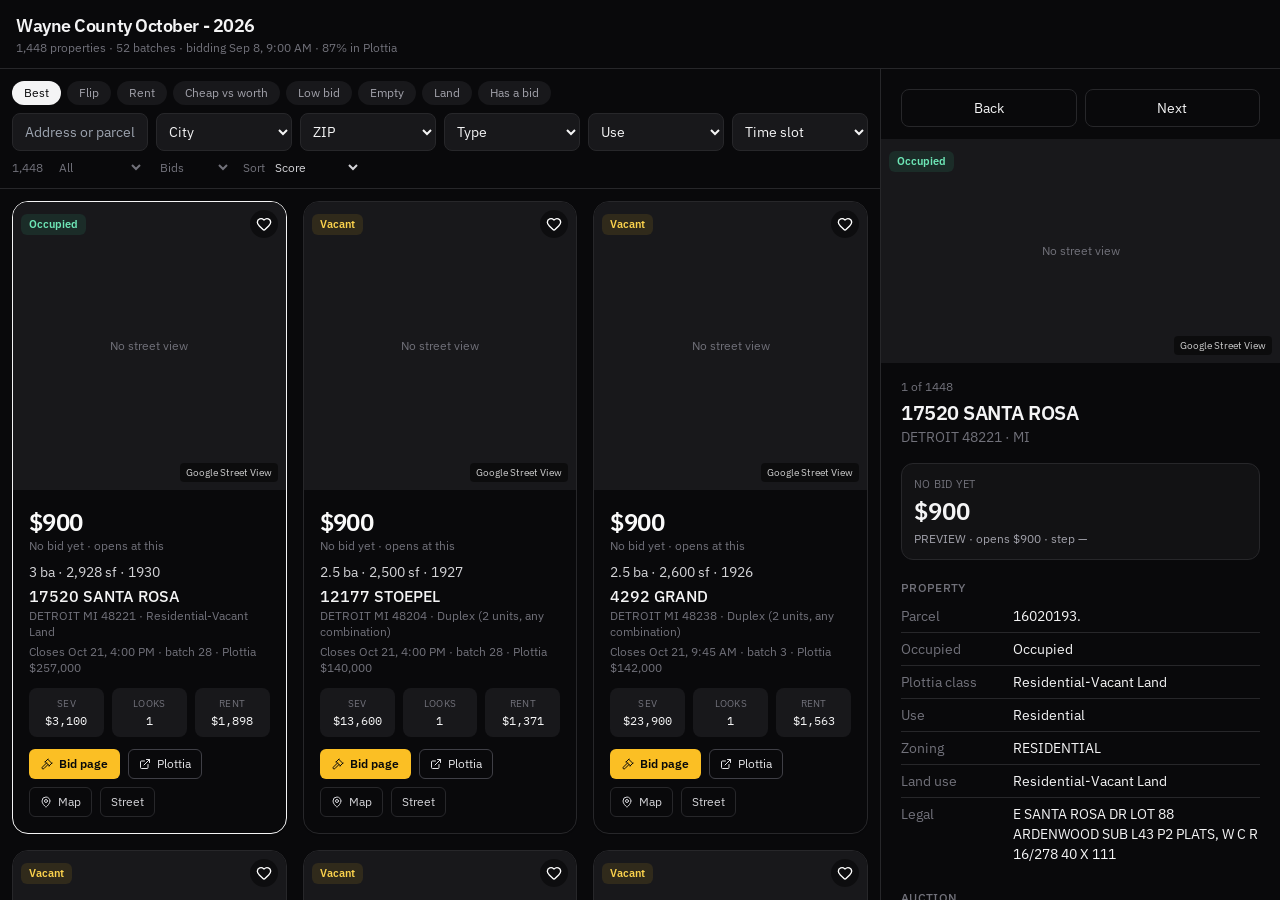
==== commit 34cce3e4: "Publish the October 2026 county list. Co-authored-by: Cursor <cursoragent@cursor.com>" ====
--- a/index.html
+++ b/index.html
@@ -8,8 +8,8 @@
     <link rel="preconnect" href="https://fonts.googleapis.com" />
     <link rel="preconnect" href="https://fonts.gstatic.com" crossorigin />
     <link href="https://fonts.googleapis.com/css2?family=IBM+Plex+Mono:wght@400;600&family=IBM+Plex+Sans:wght@400;500;600;700&display=swap" rel="stylesheet" />
-    <script type="module" crossorigin src="./assets/index-B1rUfGyR.js"></script>
-    <link rel="stylesheet" crossorigin href="./assets/index-CD59wZtX.css">
+    <script type="module" crossorigin src="./assets/index-DdBcvgCx.js"></script>
+    <link rel="stylesheet" crossorigin href="./assets/index-DpPpZOz6.css">
   </head>
   <body class="bg-zinc-950 text-zinc-100">
     <div id="root"></div>
--- a/assets/index-DpPpZOz6.css
+++ b/assets/index-DpPpZOz6.css
@@ -0,0 +1 @@
+*,:before,:after{--tw-border-spacing-x: 0;--tw-border-spacing-y: 0;--tw-translate-x: 0;--tw-translate-y: 0;--tw-rotate: 0;--tw-skew-x: 0;--tw-skew-y: 0;--tw-scale-x: 1;--tw-scale-y: 1;--tw-pan-x: ;--tw-pan-y: ;--tw-pinch-zoom: ;--tw-scroll-snap-strictness: proximity;--tw-gradient-from-position: ;--tw-gradient-via-position: ;--tw-gradient-to-position: ;--tw-ordinal: ;--tw-slashed-zero: ;--tw-numeric-figure: ;--tw-numeric-spacing: ;--tw-numeric-fraction: ;--tw-ring-inset: ;--tw-ring-offset-width: 0px;--tw-ring-offset-color: #fff;--tw-ring-color: rgb(59 130 246 / .5);--tw-ring-offset-shadow: 0 0 #0000;--tw-ring-shadow: 0 0 #0000;--tw-shadow: 0 0 #0000;--tw-shadow-colored: 0 0 #0000;--tw-blur: ;--tw-brightness: ;--tw-contrast: ;--tw-grayscale: ;--tw-hue-rotate: ;--tw-invert: ;--tw-saturate: ;--tw-sepia: ;--tw-drop-shadow: ;--tw-backdrop-blur: ;--tw-backdrop-brightness: ;--tw-backdrop-contrast: ;--tw-backdrop-grayscale: ;--tw-backdrop-hue-rotate: ;--tw-backdrop-invert: ;--tw-backdrop-opacity: ;--tw-backdrop-saturate: ;--tw-backdrop-sepia: ;--tw-contain-size: ;--tw-contain-layout: ;--tw-contain-paint: ;--tw-contain-style: }::backdrop{--tw-border-spacing-x: 0;--tw-border-spacing-y: 0;--tw-translate-x: 0;--tw-translate-y: 0;--tw-rotate: 0;--tw-skew-x: 0;--tw-skew-y: 0;--tw-scale-x: 1;--tw-scale-y: 1;--tw-pan-x: ;--tw-pan-y: ;--tw-pinch-zoom: ;--tw-scroll-snap-strictness: proximity;--tw-gradient-from-position: ;--tw-gradient-via-position: ;--tw-gradient-to-position: ;--tw-ordinal: ;--tw-slashed-zero: ;--tw-numeric-figure: ;--tw-numeric-spacing: ;--tw-numeric-fraction: ;--tw-ring-inset: ;--tw-ring-offset-width: 0px;--tw-ring-offset-color: #fff;--tw-ring-color: rgb(59 130 246 / .5);--tw-ring-offset-shadow: 0 0 #0000;--tw-ring-shadow: 0 0 #0000;--tw-shadow: 0 0 #0000;--tw-shadow-colored: 0 0 #0000;--tw-blur: ;--tw-brightness: ;--tw-contrast: ;--tw-grayscale: ;--tw-hue-rotate: ;--tw-invert: ;--tw-saturate: ;--tw-sepia: ;--tw-drop-shadow: ;--tw-backdrop-blur: ;--tw-backdrop-brightness: ;--tw-backdrop-contrast: ;--tw-backdrop-grayscale: ;--tw-backdrop-hue-rotate: ;--tw-backdrop-invert: ;--tw-backdrop-opacity: ;--tw-backdrop-saturate: ;--tw-backdrop-sepia: ;--tw-contain-size: ;--tw-contain-layout: ;--tw-contain-paint: ;--tw-contain-style: }*,:before,:after{box-sizing:border-box;border-width:0;border-style:solid;border-color:#e5e7eb}:before,:after{--tw-content: ""}html,:host{line-height:1.5;-webkit-text-size-adjust:100%;-moz-tab-size:4;-o-tab-size:4;tab-size:4;font-family:IBM Plex Sans,Segoe UI,sans-serif;font-feature-settings:normal;font-variation-settings:normal;-webkit-tap-highlight-color:transparent}body{margin:0;line-height:inherit}hr{height:0;color:inherit;border-top-width:1px}abbr:where([title]){-webkit-text-decoration:underline dotted;text-decoration:underline dotted}h1,h2,h3,h4,h5,h6{font-size:inherit;font-weight:inherit}a{color:inherit;text-decoration:inherit}b,strong{font-weight:bolder}code,kbd,samp,pre{font-family:IBM Plex Mono,ui-monospace,monospace;font-feature-settings:normal;font-variation-settings:normal;font-size:1em}small{font-size:80%}sub,sup{font-size:75%;line-height:0;position:relative;vertical-align:baseline}sub{bottom:-.25em}sup{top:-.5em}table{text-indent:0;border-color:inherit;border-collapse:collapse}button,input,optgroup,select,textarea{font-family:inherit;font-feature-settings:inherit;font-variation-settings:inherit;font-size:100%;font-weight:inherit;line-height:inherit;letter-spacing:inherit;color:inherit;margin:0;padding:0}button,select{text-transform:none}button,input:where([type=button]),input:where([type=reset]),input:where([type=submit]){-webkit-appearance:button;background-color:transparent;background-image:none}:-moz-focusring{outline:auto}:-moz-ui-invalid{box-shadow:none}progress{vertical-align:baseline}::-webkit-inner-spin-button,::-webkit-outer-spin-button{height:auto}[type=search]{-webkit-appearance:textfield;outline-offset:-2px}::-webkit-search-decoration{-webkit-appearance:none}::-webkit-file-upload-button{-webkit-appearance:button;font:inherit}summary{display:list-item}blockquote,dl,dd,h1,h2,h3,h4,h5,h6,hr,figure,p,pre{margin:0}fieldset{margin:0;padding:0}legend{padding:0}ol,ul,menu{list-style:none;margin:0;padding:0}dialog{padding:0}textarea{resize:vertical}input::-moz-placeholder,textarea::-moz-placeholder{opacity:1;color:#9ca3af}input::placeholder,textarea::placeholder{opacity:1;color:#9ca3af}button,[role=button]{cursor:pointer}:disabled{cursor:default}img,svg,video,canvas,audio,iframe,embed,object{display:block;vertical-align:middle}img,video{max-width:100%;height:auto}[hidden]:where(:not([hidden=until-found])){display:none}.visible{visibility:visible}.absolute{position:absolute}.relative{position:relative}.sticky{position:sticky}.bottom-2{bottom:.5rem}.left-2{left:.5rem}.right-2{right:.5rem}.top-0{top:0}.top-2{top:.5rem}.z-10{z-index:10}.-mx-4{margin-left:-1rem;margin-right:-1rem}.-mx-5{margin-left:-1.25rem;margin-right:-1.25rem}.mx-auto{margin-left:auto;margin-right:auto}.mb-1{margin-bottom:.25rem}.mb-2{margin-bottom:.5rem}.mb-3{margin-bottom:.75rem}.mb-4{margin-bottom:1rem}.ml-2{margin-left:.5rem}.ml-3{margin-left:.75rem}.mt-0\.5{margin-top:.125rem}.mt-1{margin-top:.25rem}.mt-10{margin-top:2.5rem}.mt-2{margin-top:.5rem}.mt-3{margin-top:.75rem}.mt-4{margin-top:1rem}.mt-5{margin-top:1.25rem}.mt-6{margin-top:1.5rem}.mt-8{margin-top:2rem}.block{display:block}.flex{display:flex}.inline-flex{display:inline-flex}.table{display:table}.grid{display:grid}.hidden{display:none}.aspect-\[16\/9\]{aspect-ratio:16/9}.h-2{height:.5rem}.h-64{height:16rem}.h-full{height:100%}.min-h-0{min-height:0px}.min-h-\[11rem\]{min-height:11rem}.w-10{width:2.5rem}.w-14{width:3.5rem}.w-32{width:8rem}.w-8{width:2rem}.w-\[400px\]{width:400px}.w-\[420px\]{width:420px}.w-full{width:100%}.min-w-0{min-width:0px}.max-w-2xl{max-width:42rem}.max-w-xl{max-width:36rem}.flex-1{flex:1 1 0%}.shrink-0{flex-shrink:0}@keyframes spin{to{transform:rotate(360deg)}}.animate-spin{animation:spin 1s linear infinite}.cursor-pointer{cursor:pointer}.resize-none{resize:none}.scroll-mt-16{scroll-margin-top:4rem}.grid-cols-2{grid-template-columns:repeat(2,minmax(0,1fr))}.grid-cols-3{grid-template-columns:repeat(3,minmax(0,1fr))}.grid-cols-\[100px_1fr\]{grid-template-columns:100px 1fr}.flex-col{flex-direction:column}.flex-wrap{flex-wrap:wrap}.items-start{align-items:flex-start}.items-end{align-items:flex-end}.items-center{align-items:center}.justify-center{justify-content:center}.justify-between{justify-content:space-between}.gap-1{gap:.25rem}.gap-1\.5{gap:.375rem}.gap-2{gap:.5rem}.gap-3{gap:.75rem}.gap-4{gap:1rem}.space-y-2>:not([hidden])~:not([hidden]){--tw-space-y-reverse: 0;margin-top:calc(.5rem * calc(1 - var(--tw-space-y-reverse)));margin-bottom:calc(.5rem * var(--tw-space-y-reverse))}.space-y-5>:not([hidden])~:not([hidden]){--tw-space-y-reverse: 0;margin-top:calc(1.25rem * calc(1 - var(--tw-space-y-reverse)));margin-bottom:calc(1.25rem * var(--tw-space-y-reverse))}.divide-y>:not([hidden])~:not([hidden]){--tw-divide-y-reverse: 0;border-top-width:calc(1px * calc(1 - var(--tw-divide-y-reverse)));border-bottom-width:calc(1px * var(--tw-divide-y-reverse))}.divide-zinc-800>:not([hidden])~:not([hidden]){--tw-divide-opacity: 1;border-color:rgb(39 39 42 / var(--tw-divide-opacity, 1))}.overflow-auto{overflow:auto}.overflow-hidden{overflow:hidden}.overflow-x-auto{overflow-x:auto}.truncate{overflow:hidden;text-overflow:ellipsis;white-space:nowrap}.whitespace-nowrap{white-space:nowrap}.rounded{border-radius:.25rem}.rounded-2xl{border-radius:1rem}.rounded-full{border-radius:9999px}.rounded-lg{border-radius:.5rem}.rounded-md{border-radius:.375rem}.rounded-xl{border-radius:.75rem}.border{border-width:1px}.border-y{border-top-width:1px;border-bottom-width:1px}.border-b{border-bottom-width:1px}.border-l{border-left-width:1px}.border-t{border-top-width:1px}.border-amber-400{--tw-border-opacity: 1;border-color:rgb(251 191 36 / var(--tw-border-opacity, 1))}.border-amber-400\/40{border-color:#fbbf2466}.border-rose-500\/40{border-color:#f43f5e66}.border-zinc-100{--tw-border-opacity: 1;border-color:rgb(244 244 245 / var(--tw-border-opacity, 1))}.border-zinc-700{--tw-border-opacity: 1;border-color:rgb(63 63 70 / var(--tw-border-opacity, 1))}.border-zinc-800{--tw-border-opacity: 1;border-color:rgb(39 39 42 / var(--tw-border-opacity, 1))}.border-zinc-900{--tw-border-opacity: 1;border-color:rgb(24 24 27 / var(--tw-border-opacity, 1))}.bg-amber-300\/10{background-color:#fcd34d1a}.bg-amber-400{--tw-bg-opacity: 1;background-color:rgb(251 191 36 / var(--tw-bg-opacity, 1))}.bg-amber-400\/10{background-color:#fbbf241a}.bg-black\/45{background-color:#00000073}.bg-black\/50{background-color:#00000080}.bg-emerald-400{--tw-bg-opacity: 1;background-color:rgb(52 211 153 / var(--tw-bg-opacity, 1))}.bg-emerald-400\/10{background-color:#34d3991a}.bg-rose-300\/10{background-color:#fda4af1a}.bg-rose-400\/10{background-color:#fb71851a}.bg-sky-400\/15{background-color:#38bdf826}.bg-transparent{background-color:transparent}.bg-white{--tw-bg-opacity: 1;background-color:rgb(255 255 255 / var(--tw-bg-opacity, 1))}.bg-zinc-100{--tw-bg-opacity: 1;background-color:rgb(244 244 245 / var(--tw-bg-opacity, 1))}.bg-zinc-800{--tw-bg-opacity: 1;background-color:rgb(39 39 42 / var(--tw-bg-opacity, 1))}.bg-zinc-900{--tw-bg-opacity: 1;background-color:rgb(24 24 27 / var(--tw-bg-opacity, 1))}.bg-zinc-900\/60{background-color:#18181b99}.bg-zinc-950{--tw-bg-opacity: 1;background-color:rgb(9 9 11 / var(--tw-bg-opacity, 1))}.bg-zinc-950\/70{background-color:#09090bb3}.bg-zinc-950\/95{background-color:#09090bf2}.object-cover{-o-object-fit:cover;object-fit:cover}.p-1\.5{padding:.375rem}.p-3{padding:.75rem}.p-4{padding:1rem}.p-5{padding:1.25rem}.p-6{padding:1.5rem}.px-1\.5{padding-left:.375rem;padding-right:.375rem}.px-2{padding-left:.5rem;padding-right:.5rem}.px-2\.5{padding-left:.625rem;padding-right:.625rem}.px-3{padding-left:.75rem;padding-right:.75rem}.px-4{padding-left:1rem;padding-right:1rem}.py-0\.5{padding-top:.125rem;padding-bottom:.125rem}.py-1{padding-top:.25rem;padding-bottom:.25rem}.py-1\.5{padding-top:.375rem;padding-bottom:.375rem}.py-2{padding-top:.5rem;padding-bottom:.5rem}.py-2\.5{padding-top:.625rem;padding-bottom:.625rem}.py-3{padding-top:.75rem;padding-bottom:.75rem}.pb-1{padding-bottom:.25rem}.pt-3{padding-top:.75rem}.text-left{text-align:left}.text-center{text-align:center}.text-right{text-align:right}.font-mono{font-family:IBM Plex Mono,ui-monospace,monospace}.text-2xl{font-size:1.5rem;line-height:2rem}.text-\[10px\]{font-size:10px}.text-\[11px\]{font-size:11px}.text-base{font-size:1rem;line-height:1.5rem}.text-lg{font-size:1.125rem;line-height:1.75rem}.text-sm{font-size:.875rem;line-height:1.25rem}.text-xl{font-size:1.25rem;line-height:1.75rem}.text-xs{font-size:.75rem;line-height:1rem}.font-medium{font-weight:500}.font-normal{font-weight:400}.font-semibold{font-weight:600}.uppercase{text-transform:uppercase}.tabular-nums{--tw-numeric-spacing: tabular-nums;font-variant-numeric:var(--tw-ordinal) var(--tw-slashed-zero) var(--tw-numeric-figure) var(--tw-numeric-spacing) var(--tw-numeric-fraction)}.tracking-tight{letter-spacing:-.025em}.tracking-wide{letter-spacing:.025em}.text-amber-200{--tw-text-opacity: 1;color:rgb(253 230 138 / var(--tw-text-opacity, 1))}.text-amber-300{--tw-text-opacity: 1;color:rgb(252 211 77 / var(--tw-text-opacity, 1))}.text-emerald-300{--tw-text-opacity: 1;color:rgb(110 231 183 / var(--tw-text-opacity, 1))}.text-emerald-400{--tw-text-opacity: 1;color:rgb(52 211 153 / var(--tw-text-opacity, 1))}.text-rose-300{--tw-text-opacity: 1;color:rgb(253 164 175 / var(--tw-text-opacity, 1))}.text-rose-500{--tw-text-opacity: 1;color:rgb(244 63 94 / var(--tw-text-opacity, 1))}.text-sky-300{--tw-text-opacity: 1;color:rgb(125 211 252 / var(--tw-text-opacity, 1))}.text-white{--tw-text-opacity: 1;color:rgb(255 255 255 / var(--tw-text-opacity, 1))}.text-white\/80{color:#fffc}.text-zinc-100{--tw-text-opacity: 1;color:rgb(244 244 245 / var(--tw-text-opacity, 1))}.text-zinc-200{--tw-text-opacity: 1;color:rgb(228 228 231 / var(--tw-text-opacity, 1))}.text-zinc-300{--tw-text-opacity: 1;color:rgb(212 212 216 / var(--tw-text-opacity, 1))}.text-zinc-400{--tw-text-opacity: 1;color:rgb(161 161 170 / var(--tw-text-opacity, 1))}.text-zinc-50{--tw-text-opacity: 1;color:rgb(250 250 250 / var(--tw-text-opacity, 1))}.text-zinc-500{--tw-text-opacity: 1;color:rgb(113 113 122 / var(--tw-text-opacity, 1))}.text-zinc-950{--tw-text-opacity: 1;color:rgb(9 9 11 / var(--tw-text-opacity, 1))}.shadow-sm{--tw-shadow: 0 1px 2px 0 rgb(0 0 0 / .05);--tw-shadow-colored: 0 1px 2px 0 var(--tw-shadow-color);box-shadow:var(--tw-ring-offset-shadow, 0 0 #0000),var(--tw-ring-shadow, 0 0 #0000),var(--tw-shadow)}.outline-none{outline:2px solid transparent;outline-offset:2px}.filter{filter:var(--tw-blur) var(--tw-brightness) var(--tw-contrast) var(--tw-grayscale) var(--tw-hue-rotate) var(--tw-invert) var(--tw-saturate) var(--tw-sepia) var(--tw-drop-shadow)}html,body,#root{height:100%}body{margin:0}::-webkit-scrollbar{width:10px;height:10px}::-webkit-scrollbar-thumb{background:#3f3f46;border-radius:99px}.hover\:border-zinc-500:hover{--tw-border-opacity: 1;border-color:rgb(113 113 122 / var(--tw-border-opacity, 1))}.hover\:border-zinc-600:hover{--tw-border-opacity: 1;border-color:rgb(82 82 91 / var(--tw-border-opacity, 1))}.hover\:bg-black\/70:hover{background-color:#000000b3}.hover\:bg-zinc-800:hover{--tw-bg-opacity: 1;background-color:rgb(39 39 42 / var(--tw-bg-opacity, 1))}.hover\:bg-zinc-900:hover{--tw-bg-opacity: 1;background-color:rgb(24 24 27 / var(--tw-bg-opacity, 1))}.hover\:bg-zinc-900\/70:hover{background-color:#18181bb3}.hover\:text-amber-200:hover{--tw-text-opacity: 1;color:rgb(253 230 138 / var(--tw-text-opacity, 1))}.hover\:text-zinc-100:hover{--tw-text-opacity: 1;color:rgb(244 244 245 / var(--tw-text-opacity, 1))}.hover\:text-zinc-300:hover{--tw-text-opacity: 1;color:rgb(212 212 216 / var(--tw-text-opacity, 1))}@media(min-width:640px){.sm\:h-72{height:18rem}.sm\:grid-cols-2{grid-template-columns:repeat(2,minmax(0,1fr))}.sm\:grid-cols-4{grid-template-columns:repeat(4,minmax(0,1fr))}}@media(min-width:768px){.md\:-mx-6{margin-left:-1.5rem;margin-right:-1.5rem}.md\:p-6{padding:1.5rem}.md\:px-6{padding-left:1.5rem;padding-right:1.5rem}}@media(min-width:1024px){.lg\:grid-cols-2{grid-template-columns:repeat(2,minmax(0,1fr))}.lg\:grid-cols-4{grid-template-columns:repeat(4,minmax(0,1fr))}.lg\:grid-cols-6{grid-template-columns:repeat(6,minmax(0,1fr))}}@media(min-width:1280px){.xl\:block{display:block}.xl\:grid-cols-3{grid-template-columns:repeat(3,minmax(0,1fr))}}
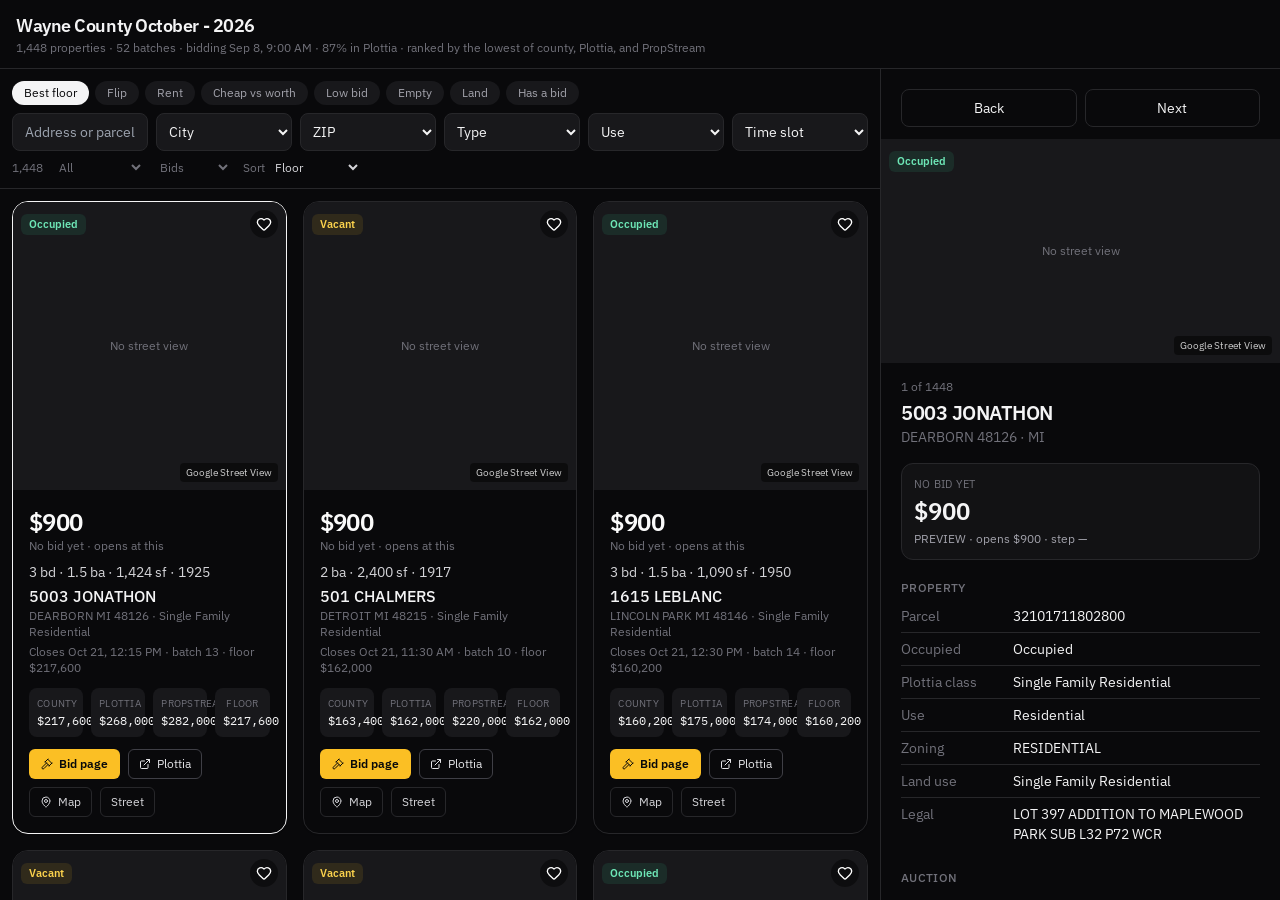
==== commit 77150ff9: "Rank houses by the lowest of county, Plottia, and PropStream. Co-authored-by: Cursor <cursoragent@cu" ====
--- a/index.html
+++ b/index.html
@@ -8,8 +8,8 @@
     <link rel="preconnect" href="https://fonts.googleapis.com" />
     <link rel="preconnect" href="https://fonts.gstatic.com" crossorigin />
     <link href="https://fonts.googleapis.com/css2?family=IBM+Plex+Mono:wght@400;600&family=IBM+Plex+Sans:wght@400;500;600;700&display=swap" rel="stylesheet" />
-    <script type="module" crossorigin src="./assets/index-DdBcvgCx.js"></script>
-    <link rel="stylesheet" crossorigin href="./assets/index-DpPpZOz6.css">
+    <script type="module" crossorigin src="./assets/index-Cyq6DOMk.js"></script>
+    <link rel="stylesheet" crossorigin href="./assets/index-B_lupXKG.css">
   </head>
   <body class="bg-zinc-950 text-zinc-100">
     <div id="root"></div>
--- a/assets/index-B_lupXKG.css
+++ b/assets/index-B_lupXKG.css
@@ -0,0 +1 @@
+*,:before,:after{--tw-border-spacing-x: 0;--tw-border-spacing-y: 0;--tw-translate-x: 0;--tw-translate-y: 0;--tw-rotate: 0;--tw-skew-x: 0;--tw-skew-y: 0;--tw-scale-x: 1;--tw-scale-y: 1;--tw-pan-x: ;--tw-pan-y: ;--tw-pinch-zoom: ;--tw-scroll-snap-strictness: proximity;--tw-gradient-from-position: ;--tw-gradient-via-position: ;--tw-gradient-to-position: ;--tw-ordinal: ;--tw-slashed-zero: ;--tw-numeric-figure: ;--tw-numeric-spacing: ;--tw-numeric-fraction: ;--tw-ring-inset: ;--tw-ring-offset-width: 0px;--tw-ring-offset-color: #fff;--tw-ring-color: rgb(59 130 246 / .5);--tw-ring-offset-shadow: 0 0 #0000;--tw-ring-shadow: 0 0 #0000;--tw-shadow: 0 0 #0000;--tw-shadow-colored: 0 0 #0000;--tw-blur: ;--tw-brightness: ;--tw-contrast: ;--tw-grayscale: ;--tw-hue-rotate: ;--tw-invert: ;--tw-saturate: ;--tw-sepia: ;--tw-drop-shadow: ;--tw-backdrop-blur: ;--tw-backdrop-brightness: ;--tw-backdrop-contrast: ;--tw-backdrop-grayscale: ;--tw-backdrop-hue-rotate: ;--tw-backdrop-invert: ;--tw-backdrop-opacity: ;--tw-backdrop-saturate: ;--tw-backdrop-sepia: ;--tw-contain-size: ;--tw-contain-layout: ;--tw-contain-paint: ;--tw-contain-style: }::backdrop{--tw-border-spacing-x: 0;--tw-border-spacing-y: 0;--tw-translate-x: 0;--tw-translate-y: 0;--tw-rotate: 0;--tw-skew-x: 0;--tw-skew-y: 0;--tw-scale-x: 1;--tw-scale-y: 1;--tw-pan-x: ;--tw-pan-y: ;--tw-pinch-zoom: ;--tw-scroll-snap-strictness: proximity;--tw-gradient-from-position: ;--tw-gradient-via-position: ;--tw-gradient-to-position: ;--tw-ordinal: ;--tw-slashed-zero: ;--tw-numeric-figure: ;--tw-numeric-spacing: ;--tw-numeric-fraction: ;--tw-ring-inset: ;--tw-ring-offset-width: 0px;--tw-ring-offset-color: #fff;--tw-ring-color: rgb(59 130 246 / .5);--tw-ring-offset-shadow: 0 0 #0000;--tw-ring-shadow: 0 0 #0000;--tw-shadow: 0 0 #0000;--tw-shadow-colored: 0 0 #0000;--tw-blur: ;--tw-brightness: ;--tw-contrast: ;--tw-grayscale: ;--tw-hue-rotate: ;--tw-invert: ;--tw-saturate: ;--tw-sepia: ;--tw-drop-shadow: ;--tw-backdrop-blur: ;--tw-backdrop-brightness: ;--tw-backdrop-contrast: ;--tw-backdrop-grayscale: ;--tw-backdrop-hue-rotate: ;--tw-backdrop-invert: ;--tw-backdrop-opacity: ;--tw-backdrop-saturate: ;--tw-backdrop-sepia: ;--tw-contain-size: ;--tw-contain-layout: ;--tw-contain-paint: ;--tw-contain-style: }*,:before,:after{box-sizing:border-box;border-width:0;border-style:solid;border-color:#e5e7eb}:before,:after{--tw-content: ""}html,:host{line-height:1.5;-webkit-text-size-adjust:100%;-moz-tab-size:4;-o-tab-size:4;tab-size:4;font-family:IBM Plex Sans,Segoe UI,sans-serif;font-feature-settings:normal;font-variation-settings:normal;-webkit-tap-highlight-color:transparent}body{margin:0;line-height:inherit}hr{height:0;color:inherit;border-top-width:1px}abbr:where([title]){-webkit-text-decoration:underline dotted;text-decoration:underline dotted}h1,h2,h3,h4,h5,h6{font-size:inherit;font-weight:inherit}a{color:inherit;text-decoration:inherit}b,strong{font-weight:bolder}code,kbd,samp,pre{font-family:IBM Plex Mono,ui-monospace,monospace;font-feature-settings:normal;font-variation-settings:normal;font-size:1em}small{font-size:80%}sub,sup{font-size:75%;line-height:0;position:relative;vertical-align:baseline}sub{bottom:-.25em}sup{top:-.5em}table{text-indent:0;border-color:inherit;border-collapse:collapse}button,input,optgroup,select,textarea{font-family:inherit;font-feature-settings:inherit;font-variation-settings:inherit;font-size:100%;font-weight:inherit;line-height:inherit;letter-spacing:inherit;color:inherit;margin:0;padding:0}button,select{text-transform:none}button,input:where([type=button]),input:where([type=reset]),input:where([type=submit]){-webkit-appearance:button;background-color:transparent;background-image:none}:-moz-focusring{outline:auto}:-moz-ui-invalid{box-shadow:none}progress{vertical-align:baseline}::-webkit-inner-spin-button,::-webkit-outer-spin-button{height:auto}[type=search]{-webkit-appearance:textfield;outline-offset:-2px}::-webkit-search-decoration{-webkit-appearance:none}::-webkit-file-upload-button{-webkit-appearance:button;font:inherit}summary{display:list-item}blockquote,dl,dd,h1,h2,h3,h4,h5,h6,hr,figure,p,pre{margin:0}fieldset{margin:0;padding:0}legend{padding:0}ol,ul,menu{list-style:none;margin:0;padding:0}dialog{padding:0}textarea{resize:vertical}input::-moz-placeholder,textarea::-moz-placeholder{opacity:1;color:#9ca3af}input::placeholder,textarea::placeholder{opacity:1;color:#9ca3af}button,[role=button]{cursor:pointer}:disabled{cursor:default}img,svg,video,canvas,audio,iframe,embed,object{display:block;vertical-align:middle}img,video{max-width:100%;height:auto}[hidden]:where(:not([hidden=until-found])){display:none}.visible{visibility:visible}.absolute{position:absolute}.relative{position:relative}.sticky{position:sticky}.bottom-2{bottom:.5rem}.left-2{left:.5rem}.right-2{right:.5rem}.top-0{top:0}.top-2{top:.5rem}.z-10{z-index:10}.-mx-4{margin-left:-1rem;margin-right:-1rem}.-mx-5{margin-left:-1.25rem;margin-right:-1.25rem}.mx-auto{margin-left:auto;margin-right:auto}.mb-1{margin-bottom:.25rem}.mb-2{margin-bottom:.5rem}.mb-3{margin-bottom:.75rem}.mb-4{margin-bottom:1rem}.ml-2{margin-left:.5rem}.ml-3{margin-left:.75rem}.mt-0\.5{margin-top:.125rem}.mt-1{margin-top:.25rem}.mt-10{margin-top:2.5rem}.mt-2{margin-top:.5rem}.mt-3{margin-top:.75rem}.mt-4{margin-top:1rem}.mt-5{margin-top:1.25rem}.mt-6{margin-top:1.5rem}.mt-8{margin-top:2rem}.block{display:block}.flex{display:flex}.inline-flex{display:inline-flex}.table{display:table}.grid{display:grid}.hidden{display:none}.aspect-\[16\/9\]{aspect-ratio:16/9}.h-2{height:.5rem}.h-64{height:16rem}.h-full{height:100%}.min-h-0{min-height:0px}.min-h-\[11rem\]{min-height:11rem}.w-10{width:2.5rem}.w-14{width:3.5rem}.w-32{width:8rem}.w-8{width:2rem}.w-\[400px\]{width:400px}.w-\[420px\]{width:420px}.w-full{width:100%}.min-w-0{min-width:0px}.max-w-2xl{max-width:42rem}.max-w-xl{max-width:36rem}.flex-1{flex:1 1 0%}.shrink-0{flex-shrink:0}@keyframes spin{to{transform:rotate(360deg)}}.animate-spin{animation:spin 1s linear infinite}.cursor-pointer{cursor:pointer}.resize-none{resize:none}.scroll-mt-16{scroll-margin-top:4rem}.grid-cols-2{grid-template-columns:repeat(2,minmax(0,1fr))}.grid-cols-4{grid-template-columns:repeat(4,minmax(0,1fr))}.grid-cols-\[100px_1fr\]{grid-template-columns:100px 1fr}.flex-col{flex-direction:column}.flex-wrap{flex-wrap:wrap}.items-start{align-items:flex-start}.items-end{align-items:flex-end}.items-center{align-items:center}.justify-center{justify-content:center}.justify-between{justify-content:space-between}.gap-1{gap:.25rem}.gap-1\.5{gap:.375rem}.gap-2{gap:.5rem}.gap-3{gap:.75rem}.gap-4{gap:1rem}.space-y-2>:not([hidden])~:not([hidden]){--tw-space-y-reverse: 0;margin-top:calc(.5rem * calc(1 - var(--tw-space-y-reverse)));margin-bottom:calc(.5rem * var(--tw-space-y-reverse))}.space-y-5>:not([hidden])~:not([hidden]){--tw-space-y-reverse: 0;margin-top:calc(1.25rem * calc(1 - var(--tw-space-y-reverse)));margin-bottom:calc(1.25rem * var(--tw-space-y-reverse))}.divide-y>:not([hidden])~:not([hidden]){--tw-divide-y-reverse: 0;border-top-width:calc(1px * calc(1 - var(--tw-divide-y-reverse)));border-bottom-width:calc(1px * var(--tw-divide-y-reverse))}.divide-zinc-800>:not([hidden])~:not([hidden]){--tw-divide-opacity: 1;border-color:rgb(39 39 42 / var(--tw-divide-opacity, 1))}.overflow-auto{overflow:auto}.overflow-hidden{overflow:hidden}.overflow-x-auto{overflow-x:auto}.truncate{overflow:hidden;text-overflow:ellipsis;white-space:nowrap}.whitespace-nowrap{white-space:nowrap}.rounded{border-radius:.25rem}.rounded-2xl{border-radius:1rem}.rounded-full{border-radius:9999px}.rounded-lg{border-radius:.5rem}.rounded-md{border-radius:.375rem}.rounded-xl{border-radius:.75rem}.border{border-width:1px}.border-y{border-top-width:1px;border-bottom-width:1px}.border-b{border-bottom-width:1px}.border-l{border-left-width:1px}.border-t{border-top-width:1px}.border-amber-400{--tw-border-opacity: 1;border-color:rgb(251 191 36 / var(--tw-border-opacity, 1))}.border-amber-400\/40{border-color:#fbbf2466}.border-rose-500\/40{border-color:#f43f5e66}.border-zinc-100{--tw-border-opacity: 1;border-color:rgb(244 244 245 / var(--tw-border-opacity, 1))}.border-zinc-700{--tw-border-opacity: 1;border-color:rgb(63 63 70 / var(--tw-border-opacity, 1))}.border-zinc-800{--tw-border-opacity: 1;border-color:rgb(39 39 42 / var(--tw-border-opacity, 1))}.border-zinc-900{--tw-border-opacity: 1;border-color:rgb(24 24 27 / var(--tw-border-opacity, 1))}.bg-amber-300\/10{background-color:#fcd34d1a}.bg-amber-400{--tw-bg-opacity: 1;background-color:rgb(251 191 36 / var(--tw-bg-opacity, 1))}.bg-amber-400\/10{background-color:#fbbf241a}.bg-black\/45{background-color:#00000073}.bg-black\/50{background-color:#00000080}.bg-emerald-400{--tw-bg-opacity: 1;background-color:rgb(52 211 153 / var(--tw-bg-opacity, 1))}.bg-emerald-400\/10{background-color:#34d3991a}.bg-rose-300\/10{background-color:#fda4af1a}.bg-rose-400\/10{background-color:#fb71851a}.bg-sky-400\/15{background-color:#38bdf826}.bg-transparent{background-color:transparent}.bg-white{--tw-bg-opacity: 1;background-color:rgb(255 255 255 / var(--tw-bg-opacity, 1))}.bg-zinc-100{--tw-bg-opacity: 1;background-color:rgb(244 244 245 / var(--tw-bg-opacity, 1))}.bg-zinc-800{--tw-bg-opacity: 1;background-color:rgb(39 39 42 / var(--tw-bg-opacity, 1))}.bg-zinc-900{--tw-bg-opacity: 1;background-color:rgb(24 24 27 / var(--tw-bg-opacity, 1))}.bg-zinc-900\/60{background-color:#18181b99}.bg-zinc-950{--tw-bg-opacity: 1;background-color:rgb(9 9 11 / var(--tw-bg-opacity, 1))}.bg-zinc-950\/70{background-color:#09090bb3}.bg-zinc-950\/95{background-color:#09090bf2}.object-cover{-o-object-fit:cover;object-fit:cover}.p-1\.5{padding:.375rem}.p-3{padding:.75rem}.p-4{padding:1rem}.p-5{padding:1.25rem}.p-6{padding:1.5rem}.px-1\.5{padding-left:.375rem;padding-right:.375rem}.px-2{padding-left:.5rem;padding-right:.5rem}.px-2\.5{padding-left:.625rem;padding-right:.625rem}.px-3{padding-left:.75rem;padding-right:.75rem}.px-4{padding-left:1rem;padding-right:1rem}.py-0\.5{padding-top:.125rem;padding-bottom:.125rem}.py-1{padding-top:.25rem;padding-bottom:.25rem}.py-1\.5{padding-top:.375rem;padding-bottom:.375rem}.py-2{padding-top:.5rem;padding-bottom:.5rem}.py-2\.5{padding-top:.625rem;padding-bottom:.625rem}.py-3{padding-top:.75rem;padding-bottom:.75rem}.pb-1{padding-bottom:.25rem}.pt-3{padding-top:.75rem}.text-left{text-align:left}.text-center{text-align:center}.text-right{text-align:right}.font-mono{font-family:IBM Plex Mono,ui-monospace,monospace}.text-2xl{font-size:1.5rem;line-height:2rem}.text-\[10px\]{font-size:10px}.text-\[11px\]{font-size:11px}.text-base{font-size:1rem;line-height:1.5rem}.text-lg{font-size:1.125rem;line-height:1.75rem}.text-sm{font-size:.875rem;line-height:1.25rem}.text-xl{font-size:1.25rem;line-height:1.75rem}.text-xs{font-size:.75rem;line-height:1rem}.font-medium{font-weight:500}.font-normal{font-weight:400}.font-semibold{font-weight:600}.uppercase{text-transform:uppercase}.tabular-nums{--tw-numeric-spacing: tabular-nums;font-variant-numeric:var(--tw-ordinal) var(--tw-slashed-zero) var(--tw-numeric-figure) var(--tw-numeric-spacing) var(--tw-numeric-fraction)}.tracking-tight{letter-spacing:-.025em}.tracking-wide{letter-spacing:.025em}.text-amber-200{--tw-text-opacity: 1;color:rgb(253 230 138 / var(--tw-text-opacity, 1))}.text-amber-300{--tw-text-opacity: 1;color:rgb(252 211 77 / var(--tw-text-opacity, 1))}.text-emerald-300{--tw-text-opacity: 1;color:rgb(110 231 183 / var(--tw-text-opacity, 1))}.text-emerald-400{--tw-text-opacity: 1;color:rgb(52 211 153 / var(--tw-text-opacity, 1))}.text-rose-300{--tw-text-opacity: 1;color:rgb(253 164 175 / var(--tw-text-opacity, 1))}.text-rose-500{--tw-text-opacity: 1;color:rgb(244 63 94 / var(--tw-text-opacity, 1))}.text-sky-300{--tw-text-opacity: 1;color:rgb(125 211 252 / var(--tw-text-opacity, 1))}.text-white{--tw-text-opacity: 1;color:rgb(255 255 255 / var(--tw-text-opacity, 1))}.text-white\/80{color:#fffc}.text-zinc-100{--tw-text-opacity: 1;color:rgb(244 244 245 / var(--tw-text-opacity, 1))}.text-zinc-200{--tw-text-opacity: 1;color:rgb(228 228 231 / var(--tw-text-opacity, 1))}.text-zinc-300{--tw-text-opacity: 1;color:rgb(212 212 216 / var(--tw-text-opacity, 1))}.text-zinc-400{--tw-text-opacity: 1;color:rgb(161 161 170 / var(--tw-text-opacity, 1))}.text-zinc-50{--tw-text-opacity: 1;color:rgb(250 250 250 / var(--tw-text-opacity, 1))}.text-zinc-500{--tw-text-opacity: 1;color:rgb(113 113 122 / var(--tw-text-opacity, 1))}.text-zinc-950{--tw-text-opacity: 1;color:rgb(9 9 11 / var(--tw-text-opacity, 1))}.shadow-sm{--tw-shadow: 0 1px 2px 0 rgb(0 0 0 / .05);--tw-shadow-colored: 0 1px 2px 0 var(--tw-shadow-color);box-shadow:var(--tw-ring-offset-shadow, 0 0 #0000),var(--tw-ring-shadow, 0 0 #0000),var(--tw-shadow)}.outline-none{outline:2px solid transparent;outline-offset:2px}.filter{filter:var(--tw-blur) var(--tw-brightness) var(--tw-contrast) var(--tw-grayscale) var(--tw-hue-rotate) var(--tw-invert) var(--tw-saturate) var(--tw-sepia) var(--tw-drop-shadow)}html,body,#root{height:100%}body{margin:0}::-webkit-scrollbar{width:10px;height:10px}::-webkit-scrollbar-thumb{background:#3f3f46;border-radius:99px}.hover\:border-zinc-500:hover{--tw-border-opacity: 1;border-color:rgb(113 113 122 / var(--tw-border-opacity, 1))}.hover\:border-zinc-600:hover{--tw-border-opacity: 1;border-color:rgb(82 82 91 / var(--tw-border-opacity, 1))}.hover\:bg-black\/70:hover{background-color:#000000b3}.hover\:bg-zinc-800:hover{--tw-bg-opacity: 1;background-color:rgb(39 39 42 / var(--tw-bg-opacity, 1))}.hover\:bg-zinc-900:hover{--tw-bg-opacity: 1;background-color:rgb(24 24 27 / var(--tw-bg-opacity, 1))}.hover\:bg-zinc-900\/70:hover{background-color:#18181bb3}.hover\:text-amber-200:hover{--tw-text-opacity: 1;color:rgb(253 230 138 / var(--tw-text-opacity, 1))}.hover\:text-zinc-100:hover{--tw-text-opacity: 1;color:rgb(244 244 245 / var(--tw-text-opacity, 1))}.hover\:text-zinc-300:hover{--tw-text-opacity: 1;color:rgb(212 212 216 / var(--tw-text-opacity, 1))}@media(min-width:640px){.sm\:h-72{height:18rem}.sm\:grid-cols-2{grid-template-columns:repeat(2,minmax(0,1fr))}.sm\:grid-cols-4{grid-template-columns:repeat(4,minmax(0,1fr))}}@media(min-width:768px){.md\:-mx-6{margin-left:-1.5rem;margin-right:-1.5rem}.md\:p-6{padding:1.5rem}.md\:px-6{padding-left:1.5rem;padding-right:1.5rem}}@media(min-width:1024px){.lg\:grid-cols-2{grid-template-columns:repeat(2,minmax(0,1fr))}.lg\:grid-cols-4{grid-template-columns:repeat(4,minmax(0,1fr))}.lg\:grid-cols-6{grid-template-columns:repeat(6,minmax(0,1fr))}}@media(min-width:1280px){.xl\:block{display:block}.xl\:grid-cols-3{grid-template-columns:repeat(3,minmax(0,1fr))}}
